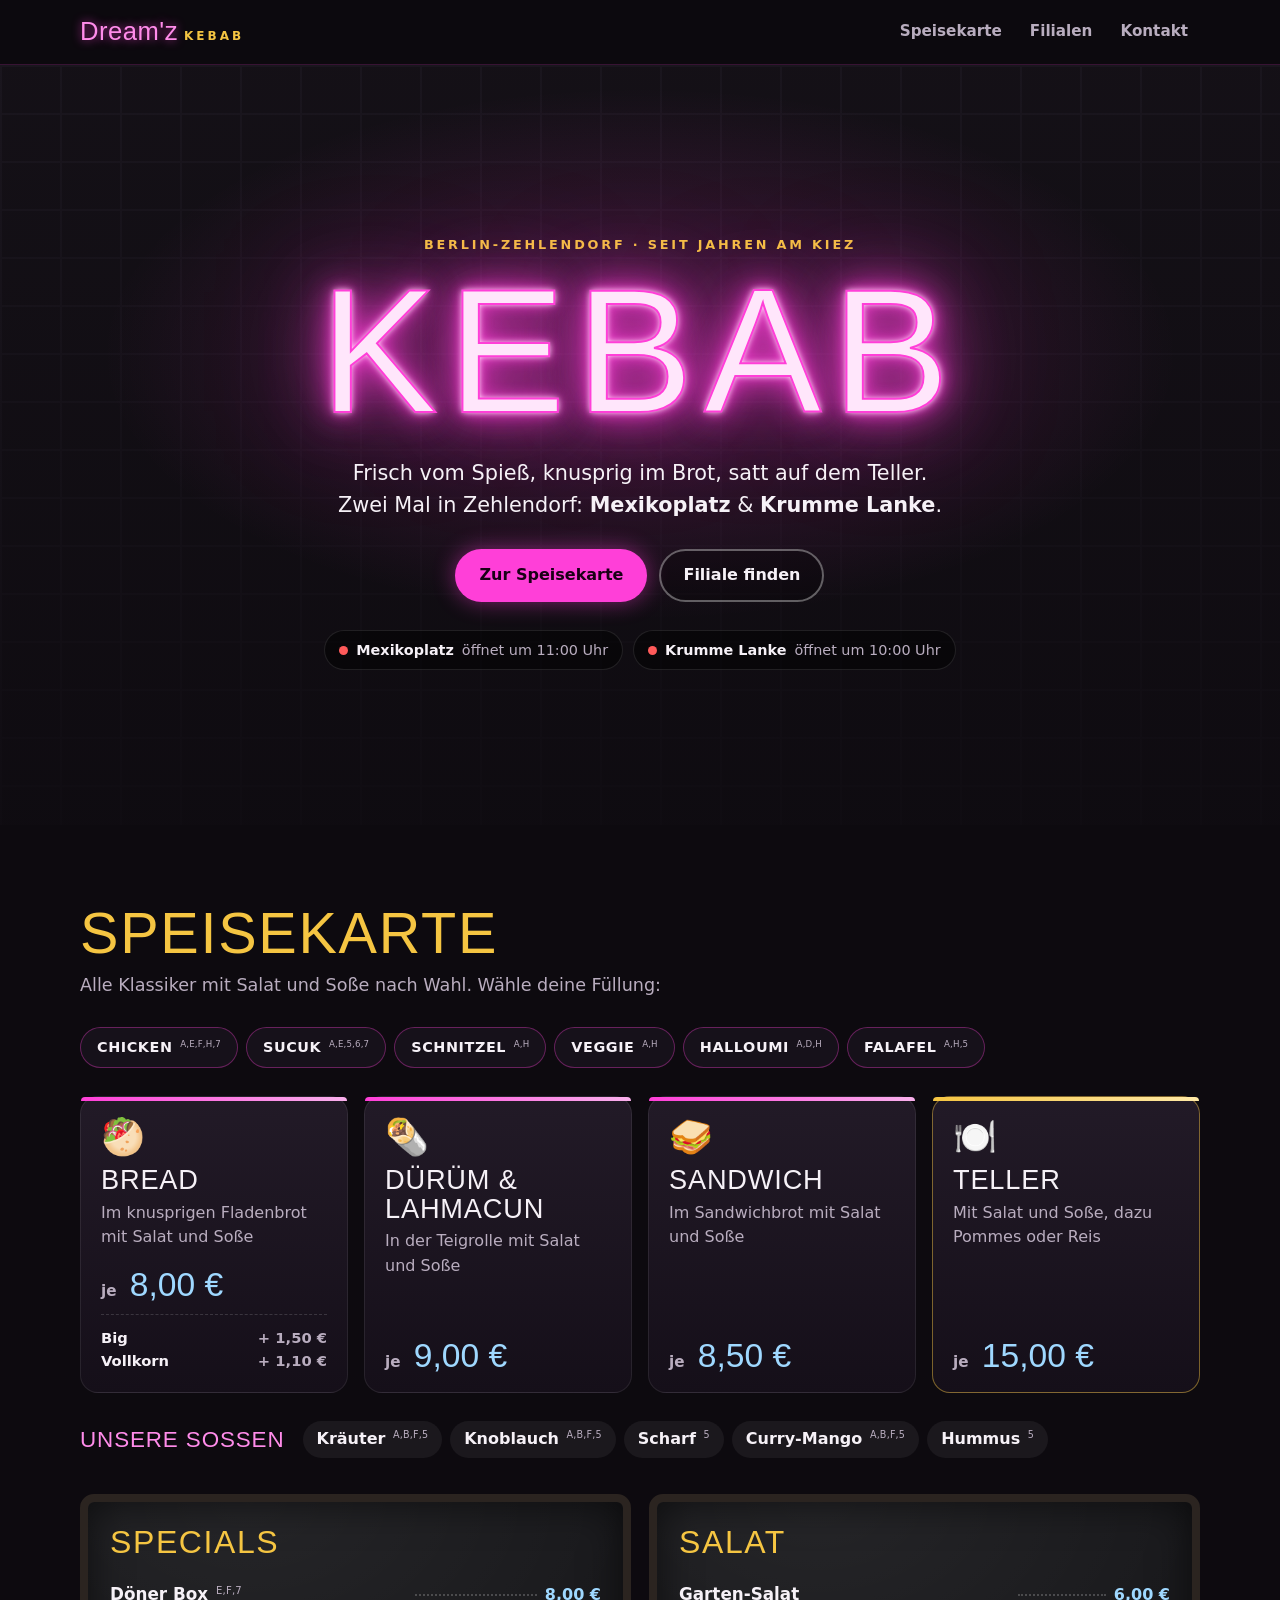
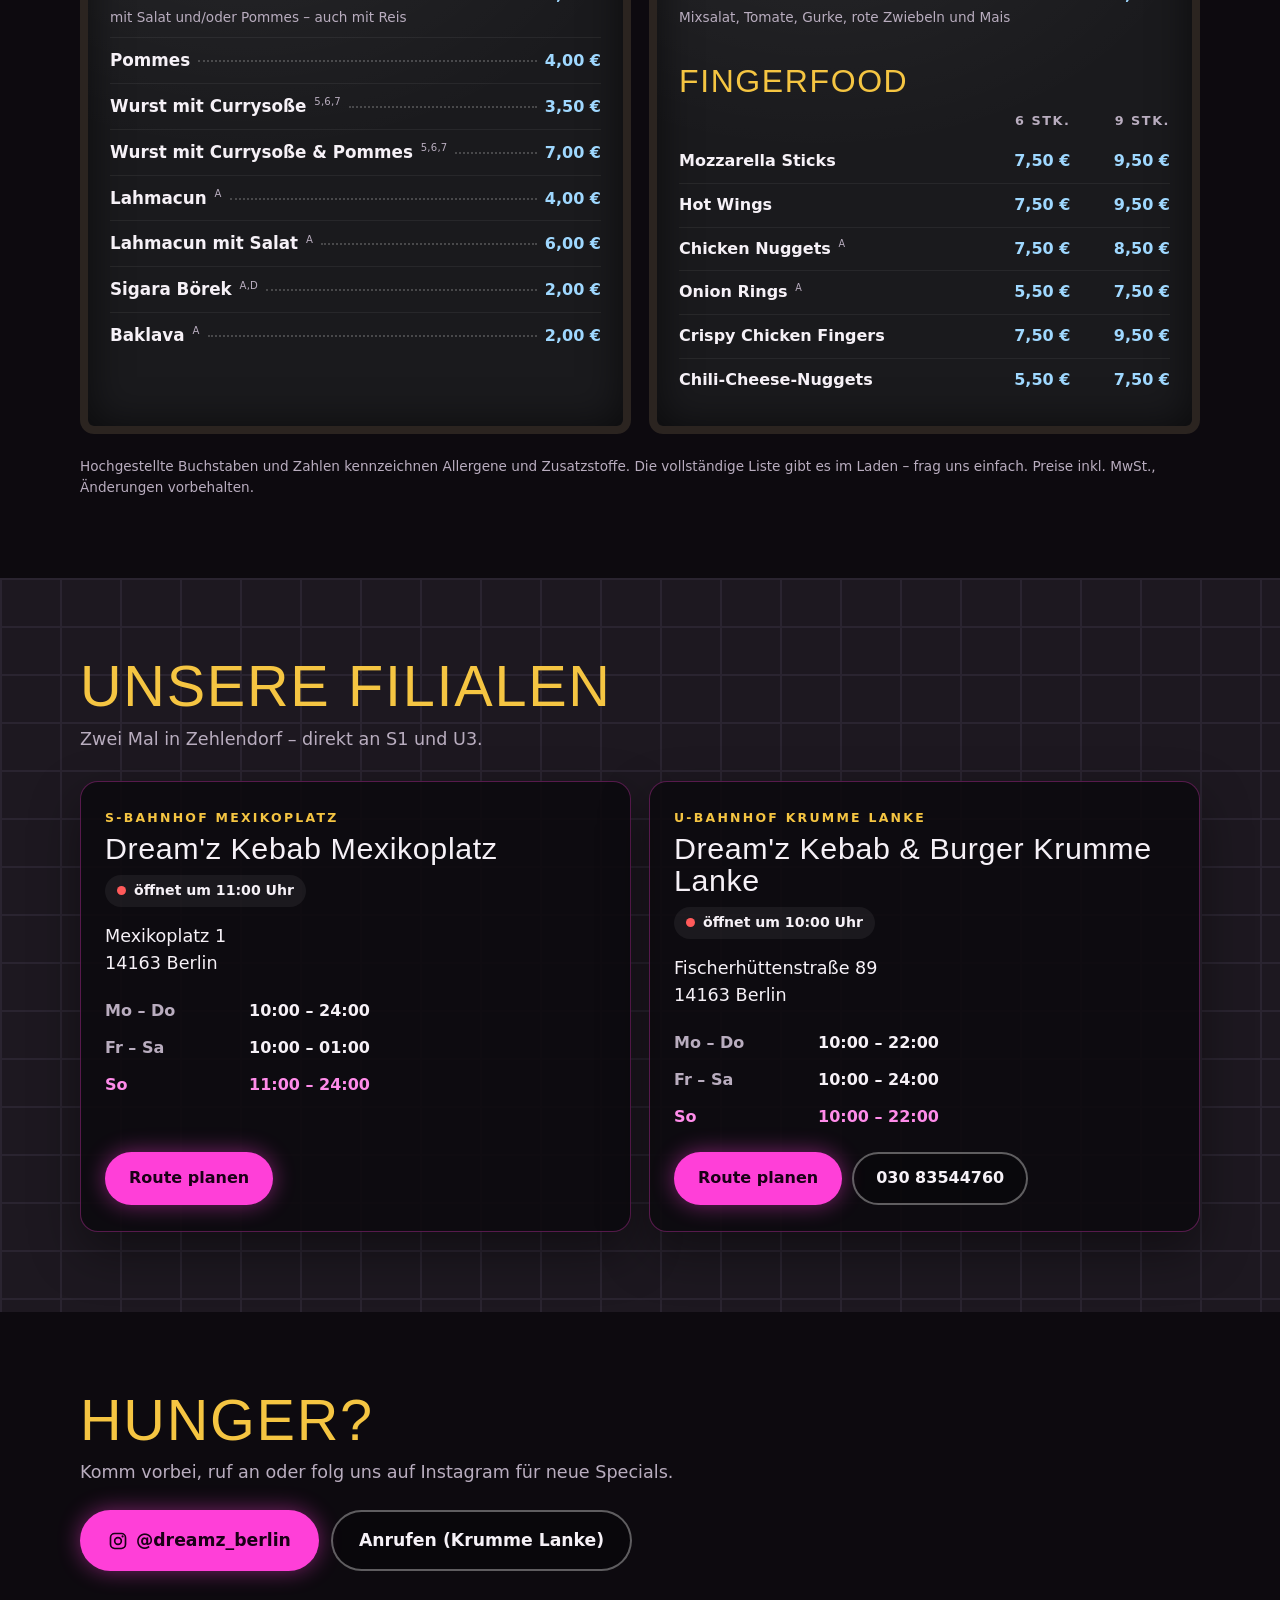
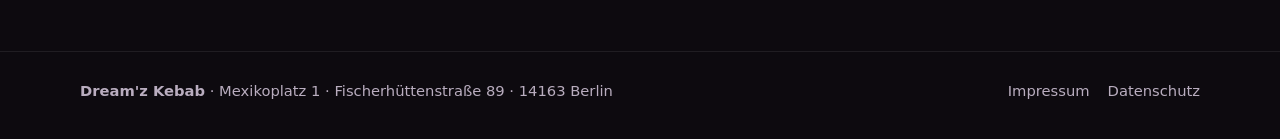
==== index.html @ 8a0f0c24 "Neue Website für Dream'z Kebab (Mexikoplatz & Krumme Lanke) Statische One-Page-Seite mit Speisekarte" ====
<!doctype html>
<html lang="de">
<head>
  <meta charset="utf-8">
  <meta name="viewport" content="width=device-width, initial-scale=1">
  <title>Dream'z Kebab – Döner in Zehlendorf | Mexikoplatz &amp; Krumme Lanke</title>
  <meta name="description" content="Dream'z Kebab in Berlin-Zehlendorf: frischer Döner, Dürüm, Lahmacun, Teller &amp; Fingerfood. Zwei Filialen – am Mexikoplatz und an der Krummen Lanke.">
  <meta name="theme-color" content="#0d0a0f">
  <meta property="og:title" content="Dream'z Kebab – Döner in Zehlendorf">
  <meta property="og:description" content="Döner, Dürüm, Lahmacun &amp; mehr – am Mexikoplatz und an der Krummen Lanke.">
  <meta property="og:type" content="restaurant">
  <link rel="icon" href="favicon.svg" type="image/svg+xml">
  <link rel="stylesheet" href="styles.css">
  <script type="application/ld+json">
  [
    {
      "@context": "https://schema.org",
      "@type": "Restaurant",
      "name": "Dream'z Kebab – Mexikoplatz",
      "servesCuisine": ["Döner", "Türkisch", "Fast Food"],
      "priceRange": "€",
      "address": {"@type": "PostalAddress", "streetAddress": "Mexikoplatz 1", "postalCode": "14163", "addressLocality": "Berlin", "addressCountry": "DE"},
      "openingHoursSpecification": [
        {"@type": "OpeningHoursSpecification", "dayOfWeek": ["Monday","Tuesday","Wednesday","Thursday"], "opens": "10:00", "closes": "23:59"},
        {"@type": "OpeningHoursSpecification", "dayOfWeek": ["Friday","Saturday"], "opens": "10:00", "closes": "01:00"},
        {"@type": "OpeningHoursSpecification", "dayOfWeek": "Sunday", "opens": "11:00", "closes": "23:59"}
      ],
      "sameAs": ["https://www.instagram.com/dreamz_berlin/"]
    },
    {
      "@context": "https://schema.org",
      "@type": "Restaurant",
      "name": "Dream'z Kebab & Burger – Krumme Lanke",
      "servesCuisine": ["Döner", "Burger", "Fast Food"],
      "priceRange": "€",
      "telephone": "+49 30 83544760",
      "address": {"@type": "PostalAddress", "streetAddress": "Fischerhüttenstraße 89", "postalCode": "14163", "addressLocality": "Berlin", "addressCountry": "DE"},
      "sameAs": ["https://www.instagram.com/dreamz_berlin/"]
    }
  ]
  </script>
</head>
<body>
  <a class="skip" href="#karte">Zur Speisekarte springen</a>

  <header class="topbar">
    <a class="brand" href="#top" aria-label="Dream'z Kebab – Startseite">
      <span class="brand-mark">Dream'z</span>
      <span class="brand-sub">Kebab</span>
    </a>
    <nav class="nav" aria-label="Hauptnavigation">
      <a href="#karte">Speisekarte</a>
      <a href="#filialen">Filialen</a>
      <a href="#kontakt">Kontakt</a>
    </nav>
  </header>

  <main id="top">
    <!-- HERO -->
    <section class="hero">
      <div class="hero-inner">
        <p class="eyebrow">Berlin-Zehlendorf · seit Jahren am Kiez</p>
        <h1 class="neon" aria-label="Kebab">KEBAB</h1>
        <p class="hero-lead">Frisch vom Spieß, knusprig im Brot, satt auf dem Teller.<br>
          Zwei Mal in Zehlendorf: <strong>Mexikoplatz</strong> &amp; <strong>Krumme Lanke</strong>.</p>
        <div class="hero-cta">
          <a class="btn btn-primary" href="#karte">Zur Speisekarte</a>
          <a class="btn btn-ghost" href="#filialen">Filiale finden</a>
        </div>
        <ul class="status-strip" aria-label="Aktuell geöffnet?">
          <li data-store="mexikoplatz"><span class="dot"></span><span class="label">Mexikoplatz</span> <span class="state">…</span></li>
          <li data-store="krummelanke"><span class="dot"></span><span class="label">Krumme Lanke</span> <span class="state">…</span></li>
        </ul>
      </div>
    </section>

    <!-- SPEISEKARTE -->
    <section id="karte" class="section">
      <div class="wrap">
        <h2 class="section-title">Speisekarte</h2>
        <p class="section-lead">Alle Klassiker mit Salat und Soße nach Wahl. Wähle deine Füllung:</p>

        <ul class="fillings" aria-label="Füllungen">
          <li>Chicken <sup>A,E,F,H,7</sup></li>
          <li>Sucuk <sup>A,E,5,6,7</sup></li>
          <li>Schnitzel <sup>A,H</sup></li>
          <li>Veggie <sup>A,H</sup></li>
          <li>Halloumi <sup>A,D,H</sup></li>
          <li>Falafel <sup>A,H,5</sup></li>
        </ul>

        <div class="cards">
          <article class="card">
            <div class="card-emoji" aria-hidden="true">🥙</div>
            <h3>Bread</h3>
            <p>Im knusprigen Fladenbrot mit Salat und Soße</p>
            <p class="price"><span>je</span> 8,00 €</p>
            <ul class="extras">
              <li>Big <span>+ 1,50 €</span></li>
              <li>Vollkorn <span>+ 1,10 €</span></li>
            </ul>
          </article>
          <article class="card">
            <div class="card-emoji" aria-hidden="true">🌯</div>
            <h3>Dürüm &amp; Lahmacun</h3>
            <p>In der Teigrolle mit Salat und Soße</p>
            <p class="price"><span>je</span> 9,00 €</p>
          </article>
          <article class="card">
            <div class="card-emoji" aria-hidden="true">🥪</div>
            <h3>Sandwich</h3>
            <p>Im Sandwichbrot mit Salat und Soße</p>
            <p class="price"><span>je</span> 8,50 €</p>
          </article>
          <article class="card card-feature">
            <div class="card-emoji" aria-hidden="true">🍽️</div>
            <h3>Teller</h3>
            <p>Mit Salat und Soße, dazu Pommes oder Reis</p>
            <p class="price"><span>je</span> 15,00 €</p>
          </article>
        </div>

        <div class="sauces">
          <h3>Unsere Soßen</h3>
          <ul>
            <li>Kräuter <sup>A,B,F,5</sup></li>
            <li>Knoblauch <sup>A,B,F,5</sup></li>
            <li>Scharf <sup>5</sup></li>
            <li>Curry-Mango <sup>A,B,F,5</sup></li>
            <li>Hummus <sup>5</sup></li>
          </ul>
        </div>

        <div class="board-grid">
          <section class="board">
            <h3 class="board-title">Specials</h3>
            <ul class="menu-list">
              <li><span class="item">Döner Box <sup>E,F,7</sup><small>mit Salat und/oder Pommes – auch mit Reis</small></span><span class="dots"></span><span class="p">8,00 €</span></li>
              <li><span class="item">Pommes</span><span class="dots"></span><span class="p">4,00 €</span></li>
              <li><span class="item">Wurst mit Currysoße <sup>5,6,7</sup></span><span class="dots"></span><span class="p">3,50 €</span></li>
              <li><span class="item">Wurst mit Currysoße &amp; Pommes <sup>5,6,7</sup></span><span class="dots"></span><span class="p">7,00 €</span></li>
              <li><span class="item">Lahmacun <sup>A</sup></span><span class="dots"></span><span class="p">4,00 €</span></li>
              <li><span class="item">Lahmacun mit Salat <sup>A</sup></span><span class="dots"></span><span class="p">6,00 €</span></li>
              <li><span class="item">Sigara Börek <sup>A,D</sup></span><span class="dots"></span><span class="p">2,00 €</span></li>
              <li><span class="item">Baklava <sup>A</sup></span><span class="dots"></span><span class="p">2,00 €</span></li>
            </ul>
          </section>

          <section class="board">
            <h3 class="board-title">Salat</h3>
            <ul class="menu-list">
              <li><span class="item">Garten-Salat<small>Mixsalat, Tomate, Gurke, rote Zwiebeln und Mais</small></span><span class="dots"></span><span class="p">6,00 €</span></li>
            </ul>

            <h3 class="board-title board-title-2">Fingerfood</h3>
            <table class="finger">
              <thead>
                <tr><th scope="col"><span class="sr">Gericht</span></th><th scope="col">6 Stk.</th><th scope="col">9 Stk.</th></tr>
              </thead>
              <tbody>
                <tr><th scope="row">Mozzarella Sticks</th><td>7,50 €</td><td>9,50 €</td></tr>
                <tr><th scope="row">Hot Wings</th><td>7,50 €</td><td>9,50 €</td></tr>
                <tr><th scope="row">Chicken Nuggets <sup>A</sup></th><td>7,50 €</td><td>8,50 €</td></tr>
                <tr><th scope="row">Onion Rings <sup>A</sup></th><td>5,50 €</td><td>7,50 €</td></tr>
                <tr><th scope="row">Crispy Chicken Fingers</th><td>7,50 €</td><td>9,50 €</td></tr>
                <tr><th scope="row">Chili-Cheese-Nuggets</th><td>5,50 €</td><td>7,50 €</td></tr>
              </tbody>
            </table>
          </section>
        </div>

        <p class="fineprint">Hochgestellte Buchstaben und Zahlen kennzeichnen Allergene und Zusatzstoffe. Die vollständige Liste gibt es im Laden – frag uns einfach. Preise inkl. MwSt., Änderungen vorbehalten.</p>
      </div>
    </section>

    <!-- FILIALEN -->
    <section id="filialen" class="section section-alt">
      <div class="wrap">
        <h2 class="section-title">Unsere Filialen</h2>
        <p class="section-lead">Zwei Mal in Zehlendorf – direkt an S1 und U3.</p>

        <div class="stores">
          <article class="store" data-store="mexikoplatz">
            <header>
              <p class="store-kicker">S-Bahnhof Mexikoplatz</p>
              <h3>Dream'z Kebab Mexikoplatz</h3>
              <p class="badge"><span class="dot"></span><span class="state">…</span></p>
            </header>
            <address>Mexikoplatz 1<br>14163 Berlin</address>
            <table class="hours" aria-label="Öffnungszeiten Mexikoplatz">
              <tr><th>Mo – Do</th><td>10:00 – 24:00</td></tr>
              <tr><th>Fr – Sa</th><td>10:00 – 01:00</td></tr>
              <tr><th>So</th><td>11:00 – 24:00</td></tr>
            </table>
            <div class="store-actions">
              <a class="btn btn-primary" href="https://maps.app.goo.gl/EiapNqf3WhWQZ3r67" target="_blank" rel="noopener">Route planen</a>
            </div>
          </article>

          <article class="store" data-store="krummelanke">
            <header>
              <p class="store-kicker">U-Bahnhof Krumme Lanke</p>
              <h3>Dream'z Kebab &amp; Burger Krumme Lanke</h3>
              <p class="badge"><span class="dot"></span><span class="state">…</span></p>
            </header>
            <address>Fischerhüttenstraße 89<br>14163 Berlin</address>
            <table class="hours" aria-label="Öffnungszeiten Krumme Lanke">
              <tr><th>Mo – Do</th><td>10:00 – 22:00</td></tr>
              <tr><th>Fr – Sa</th><td>10:00 – 24:00</td></tr>
              <tr><th>So</th><td>10:00 – 22:00</td></tr>
            </table>
            <div class="store-actions">
              <a class="btn btn-primary" href="https://www.google.com/maps/search/?api=1&amp;query=Dreamz+Kebab+Fischerh%C3%BCttenstra%C3%9Fe+89+14163+Berlin" target="_blank" rel="noopener">Route planen</a>
              <a class="btn btn-ghost" href="tel:+493083544760">030 83544760</a>
            </div>
          </article>
        </div>
      </div>
    </section>

    <!-- KONTAKT -->
    <section id="kontakt" class="section">
      <div class="wrap contact">
        <div>
          <h2 class="section-title">Hunger?</h2>
          <p class="section-lead">Komm vorbei, ruf an oder folg uns auf Instagram für neue Specials.</p>
        </div>
        <div class="contact-actions">
          <a class="btn btn-primary btn-lg" href="https://www.instagram.com/dreamz_berlin/" target="_blank" rel="noopener">
            <svg aria-hidden="true" viewBox="0 0 24 24" width="20" height="20"><rect x="3" y="3" width="18" height="18" rx="5" fill="none" stroke="currentColor" stroke-width="2"/><circle cx="12" cy="12" r="4" fill="none" stroke="currentColor" stroke-width="2"/><circle cx="17.5" cy="6.5" r="1.3" fill="currentColor"/></svg>
            @dreamz_berlin
          </a>
          <a class="btn btn-ghost btn-lg" href="tel:+493083544760">Anrufen (Krumme Lanke)</a>
        </div>
      </div>
    </section>
  </main>

  <footer class="footer">
    <div class="wrap footer-inner">
      <p><strong>Dream'z Kebab</strong> · Mexikoplatz 1 · Fischerhüttenstraße 89 · 14163 Berlin</p>
      <nav aria-label="Rechtliches">
        <a href="impressum.html">Impressum</a>
        <a href="datenschutz.html">Datenschutz</a>
      </nav>
    </div>
  </footer>

  <script src="script.js" defer></script>
</body>
</html>
---- styles.css ----
:root {
  --bg: #0d0a0f;
  --bg-2: #16111a;
  --brick: #1d1820;
  --mortar: #2a2430;
  --ink: #f6f1f7;
  --ink-dim: #b9adbf;
  --neon: #ff3fd8;
  --neon-soft: #ff8cea;
  --gold: #f5c542;
  --sky: #9fd8ff;
  --ok: #3ee07a;
  --closed: #ff5a5a;
  --radius: 18px;
  --head: "Impact", "Avenir Next Condensed", "DIN Condensed", "Haettenschweiler", "Arial Narrow Bold", "Oswald", sans-serif;
  --body: system-ui, -apple-system, "Segoe UI", Roboto, "Helvetica Neue", Arial, sans-serif;
}

*, *::before, *::after { box-sizing: border-box; }
html { scroll-behavior: smooth; scroll-padding-top: 72px; }
body {
  margin: 0;
  background: var(--bg);
  color: var(--ink);
  font: 16px/1.55 var(--body);
  -webkit-font-smoothing: antialiased;
}
img { max-width: 100%; }
a { color: inherit; }
sup { font-size: .6em; color: var(--ink-dim); font-weight: 400; letter-spacing: .02em; margin-left: 2px; }
.sr { position: absolute; width: 1px; height: 1px; overflow: hidden; clip: rect(0 0 0 0); }

.skip { position: absolute; left: -999px; top: 8px; background: var(--neon); color: #000; padding: 8px 12px; border-radius: 8px; z-index: 100; }
.skip:focus { left: 8px; }

.wrap { width: min(1120px, 100% - 32px); margin-inline: auto; }

/* ---------- Topbar ---------- */
.topbar {
  position: sticky; top: 0; z-index: 50;
  display: flex; align-items: center; justify-content: space-between; gap: 16px;
  padding: 12px max(16px, calc((100% - 1120px) / 2));
  background: rgba(13, 10, 15, .82);
  backdrop-filter: blur(10px);
  -webkit-backdrop-filter: blur(10px);
  border-bottom: 1px solid rgba(255, 63, 216, .18);
}
.brand { display: flex; align-items: baseline; gap: 6px; text-decoration: none; }
.brand-mark { font: 400 1.6rem/1 var(--head); letter-spacing: .02em; color: var(--neon-soft); text-shadow: 0 0 10px rgba(255, 63, 216, .7); }
.brand-sub { font: 700 .75rem/1 var(--body); letter-spacing: .25em; text-transform: uppercase; color: var(--gold); }
.nav { display: flex; gap: 4px; }
.nav a { text-decoration: none; font-weight: 600; font-size: .95rem; padding: 8px 12px; border-radius: 999px; color: var(--ink-dim); transition: color .2s, background .2s; }
.nav a:hover, .nav a:focus-visible { color: var(--ink); background: rgba(255, 255, 255, .06); }

/* ---------- Brick backdrop ---------- */
.hero, .section-alt {
  background-color: var(--brick);
  background-image:
    linear-gradient(var(--mortar) 2px, transparent 2px),
    linear-gradient(90deg, var(--mortar) 2px, transparent 2px),
    linear-gradient(90deg, var(--mortar) 2px, transparent 2px);
  background-size: 120px 48px, 120px 48px, 120px 48px;
  background-position: 0 0, 0 0, 60px 24px;
}

/* ---------- Hero ---------- */
.hero {
  position: relative;
  min-height: min(88vh, 760px);
  display: grid; place-items: center;
  padding: 72px 16px 56px;
  text-align: center;
  overflow: hidden;
}
.hero::before {
  content: ""; position: absolute; inset: 0;
  background:
    radial-gradient(60% 50% at 50% 38%, rgba(255, 63, 216, .22), transparent 70%),
    linear-gradient(180deg, rgba(13, 10, 15, .55), rgba(13, 10, 15, .9));
}
.hero-inner { position: relative; max-width: 760px; }
.eyebrow { margin: 0 0 8px; font-weight: 700; font-size: .8rem; letter-spacing: .22em; text-transform: uppercase; color: var(--gold); }

.neon {
  margin: 0;
  font: 400 clamp(4.5rem, 19vw, 11rem)/1 var(--head);
  letter-spacing: .06em;
  color: #ffe6fb;
  -webkit-text-stroke: 2px var(--neon);
  text-shadow:
    0 0 6px #fff,
    0 0 14px var(--neon),
    0 0 32px var(--neon),
    0 0 64px rgba(255, 63, 216, .8),
    0 0 110px rgba(255, 63, 216, .5);
  animation: flicker 6s infinite;
}
@keyframes flicker {
  0%, 18%, 22%, 25%, 53%, 57%, 100% { opacity: 1; }
  20%, 24%, 55% { opacity: .55; }
}
@media (prefers-reduced-motion: reduce) { .neon { animation: none; } html { scroll-behavior: auto; } }

.hero-lead { font-size: clamp(1.05rem, 2.6vw, 1.3rem); color: var(--ink); margin: 18px auto 28px; max-width: 34em; }
.hero-cta { display: flex; flex-wrap: wrap; gap: 12px; justify-content: center; }

.status-strip { list-style: none; padding: 0; margin: 28px 0 0; display: flex; flex-wrap: wrap; gap: 10px; justify-content: center; }
.status-strip li {
  display: inline-flex; align-items: center; gap: 8px;
  padding: 8px 14px; border-radius: 999px;
  background: rgba(0, 0, 0, .45); border: 1px solid rgba(255, 255, 255, .1);
  font-size: .9rem;
}
.status-strip .label { font-weight: 700; }
.status-strip .state { color: var(--ink-dim); }

.dot { width: 9px; height: 9px; border-radius: 50%; background: var(--ink-dim); flex: none; }
.is-open .dot { background: var(--ok); box-shadow: 0 0 10px var(--ok); }
.is-closed .dot { background: var(--closed); }

/* ---------- Buttons ---------- */
.btn {
  display: inline-flex; align-items: center; justify-content: center; gap: 8px;
  padding: 12px 22px; border-radius: 999px;
  font-weight: 800; font-size: 1rem; text-decoration: none;
  transition: transform .15s, box-shadow .2s, background .2s;
  border: 2px solid transparent;
}
.btn:active { transform: scale(.97); }
.btn-primary { background: var(--neon); color: #1a0016; box-shadow: 0 0 22px rgba(255, 63, 216, .45); }
.btn-primary:hover { box-shadow: 0 0 34px rgba(255, 63, 216, .75); }
.btn-ghost { border-color: rgba(255, 255, 255, .35); color: var(--ink); background: rgba(0, 0, 0, .25); }
.btn-ghost:hover { border-color: var(--gold); color: var(--gold); }
.btn-lg { padding: 15px 26px; font-size: 1.08rem; }

/* ---------- Sections ---------- */
.section { padding: 80px 0; }
.section-title {
  margin: 0;
  font: 400 clamp(2.4rem, 7vw, 3.6rem)/1 var(--head);
  letter-spacing: .03em;
  color: var(--gold);
  text-transform: uppercase;
}
.section-lead { color: var(--ink-dim); font-size: 1.1rem; margin: 10px 0 28px; }

/* Fillings */
.fillings { list-style: none; padding: 0; margin: 0 0 28px; display: flex; flex-wrap: wrap; gap: 8px; }
.fillings li {
  padding: 8px 16px; border-radius: 999px;
  background: var(--bg-2); border: 1px solid rgba(255, 63, 216, .35);
  font-weight: 800; letter-spacing: .04em; text-transform: uppercase; font-size: .9rem;
}

/* Cards */
.cards { display: grid; grid-template-columns: repeat(4, 1fr); gap: 16px; }
.card {
  position: relative;
  background: linear-gradient(180deg, #221a27, #150f19);
  border: 1px solid rgba(255, 255, 255, .08);
  border-radius: var(--radius);
  padding: 22px 20px 20px;
  display: flex; flex-direction: column;
}
.card::before {
  content: ""; position: absolute; inset: 0 0 auto; height: 4px; border-radius: var(--radius) var(--radius) 0 0;
  background: linear-gradient(90deg, var(--neon), #f9b0ec);
}
.card-feature { border-color: rgba(245, 197, 66, .45); }
.card-feature::before { background: linear-gradient(90deg, var(--gold), #ffe9a6); }
.card-emoji { font-size: 2.2rem; line-height: 1; }
.card h3 { font: 400 1.7rem/1.05 var(--head); letter-spacing: .03em; text-transform: uppercase; margin: 12px 0 6px; }
.card p { margin: 0; color: var(--ink-dim); }
.card .price {
  margin-top: auto; padding-top: 18px;
  font: 400 2.1rem/1 var(--head); color: var(--sky);
}
.card .price span { font: 700 .95rem var(--body); color: var(--ink-dim); margin-right: 4px; }
.extras { list-style: none; padding: 12px 0 0; margin: 12px 0 0; border-top: 1px dashed rgba(255, 255, 255, .15); font-size: .92rem; }
.extras li { display: flex; justify-content: space-between; font-weight: 700; }
.extras span { color: var(--ink-dim); font-weight: 600; }

/* Sauces */
.sauces { margin: 28px 0 36px; display: flex; flex-wrap: wrap; align-items: center; gap: 12px 18px; }
.sauces h3 { margin: 0; font: 400 1.4rem var(--head); text-transform: uppercase; letter-spacing: .04em; color: var(--neon-soft); }
.sauces ul { list-style: none; margin: 0; padding: 0; display: flex; flex-wrap: wrap; gap: 8px; }
.sauces li { padding: 6px 14px; border-radius: 999px; background: rgba(255, 255, 255, .06); font-weight: 600; }

/* Chalkboards */
.board-grid { display: grid; grid-template-columns: 1fr 1fr; gap: 18px; }
.board {
  background: #1a1a1d;
  background-image: radial-gradient(120% 80% at 30% 0%, rgba(255, 255, 255, .05), transparent 60%);
  border: 8px solid #2b2420;
  border-radius: 14px;
  padding: 24px 22px;
  box-shadow: inset 0 0 40px rgba(0, 0, 0, .6);
}
.board-title { margin: 0 0 14px; font: 400 2rem/1 var(--head); letter-spacing: .05em; text-transform: uppercase; color: var(--gold); }
.board-title-2 { margin-top: 28px; }
.menu-list { list-style: none; padding: 0; margin: 0; }
.menu-list li { display: flex; align-items: baseline; gap: 8px; padding: 9px 0; }
.menu-list li + li { border-top: 1px solid rgba(255, 255, 255, .06); }
.menu-list .item { font-weight: 700; font-size: 1.05rem; }
.menu-list small { display: block; font-weight: 400; font-size: .85rem; color: var(--ink-dim); }
.menu-list .dots { flex: 1; border-bottom: 2px dotted rgba(255, 255, 255, .2); transform: translateY(-4px); min-width: 16px; }
.menu-list .p { font-weight: 800; white-space: nowrap; color: var(--sky); }

.finger { width: 100%; border-collapse: collapse; }
.finger th, .finger td { padding: 9px 0; text-align: right; }
.finger thead th { font-size: .8rem; letter-spacing: .12em; text-transform: uppercase; color: var(--ink-dim); padding-top: 0; }
.finger tbody th { text-align: left; font-weight: 700; }
.finger tbody tr + tr { border-top: 1px solid rgba(255, 255, 255, .06); }
.finger td { font-weight: 800; color: var(--sky); white-space: nowrap; padding-left: 14px; }

.fineprint { margin: 22px 0 0; font-size: .85rem; color: var(--ink-dim); }

/* ---------- Stores ---------- */
.stores { display: grid; grid-template-columns: 1fr 1fr; gap: 18px; }
.store {
  background: rgba(13, 10, 15, .9);
  border: 1px solid rgba(255, 63, 216, .3);
  border-radius: var(--radius);
  padding: 26px 24px;
  display: flex; flex-direction: column; gap: 16px;
  box-shadow: 0 20px 50px rgba(0, 0, 0, .4);
}
.store-kicker { margin: 0; font-size: .78rem; font-weight: 800; letter-spacing: .18em; text-transform: uppercase; color: var(--gold); }
.store h3 { margin: 6px 0 10px; font: 400 1.9rem/1.05 var(--head); letter-spacing: .02em; }
.badge { display: inline-flex; align-items: center; gap: 8px; margin: 0; padding: 5px 12px; border-radius: 999px; background: rgba(255, 255, 255, .06); font-weight: 700; font-size: .88rem; }
.store address { font-style: normal; font-size: 1.1rem; }
.hours { border-collapse: collapse; width: 100%; max-width: 320px; }
.hours th, .hours td { padding: 6px 0; text-align: left; }
.hours th { color: var(--ink-dim); font-weight: 600; width: 45%; }
.hours td { font-weight: 700; }
.hours tr.today th, .hours tr.today td { color: var(--neon-soft); }
.store-actions { display: flex; flex-wrap: wrap; gap: 10px; margin-top: auto; }

/* ---------- Contact ---------- */
.contact { display: flex; flex-wrap: wrap; align-items: center; justify-content: space-between; gap: 24px; }
.contact .section-lead { margin-bottom: 0; }
.contact-actions { display: flex; flex-wrap: wrap; gap: 12px; }

/* ---------- Footer ---------- */
.footer { border-top: 1px solid rgba(255, 255, 255, .08); padding: 28px 0 36px; color: var(--ink-dim); font-size: .92rem; }
.footer-inner { display: flex; flex-wrap: wrap; justify-content: space-between; gap: 12px 24px; }
.footer p { margin: 0; }
.footer nav { display: flex; gap: 18px; }
.footer a { text-decoration: none; }
.footer a:hover { color: var(--ink); text-decoration: underline; }

/* ---------- Legal pages ---------- */
.legal { padding: 56px 0 80px; }
.legal h1 { font: 400 clamp(2.2rem, 7vw, 3.2rem)/1 var(--head); color: var(--gold); text-transform: uppercase; margin: 0 0 24px; }
.legal h2 { font-size: 1.15rem; margin: 32px 0 8px; color: var(--neon-soft); }
.legal p, .legal li { color: var(--ink-dim); max-width: 70ch; }
.legal .todo { background: rgba(245, 197, 66, .15); color: var(--gold); padding: 0 4px; border-radius: 4px; }

/* ---------- Responsive ---------- */
@media (max-width: 960px) {
  .cards { grid-template-columns: repeat(2, 1fr); }
}
@media (max-width: 720px) {
  .board-grid, .stores { grid-template-columns: 1fr; }
  .section { padding: 60px 0; }
  .nav a { padding: 8px 9px; font-size: .9rem; }
}
@media (max-width: 460px) {
  .cards { grid-template-columns: 1fr; }
  .brand-sub { display: none; }
  .nav a[href="#kontakt"] { display: none; }
  .btn { width: 100%; }
  .hero-cta { flex-direction: column; }
}
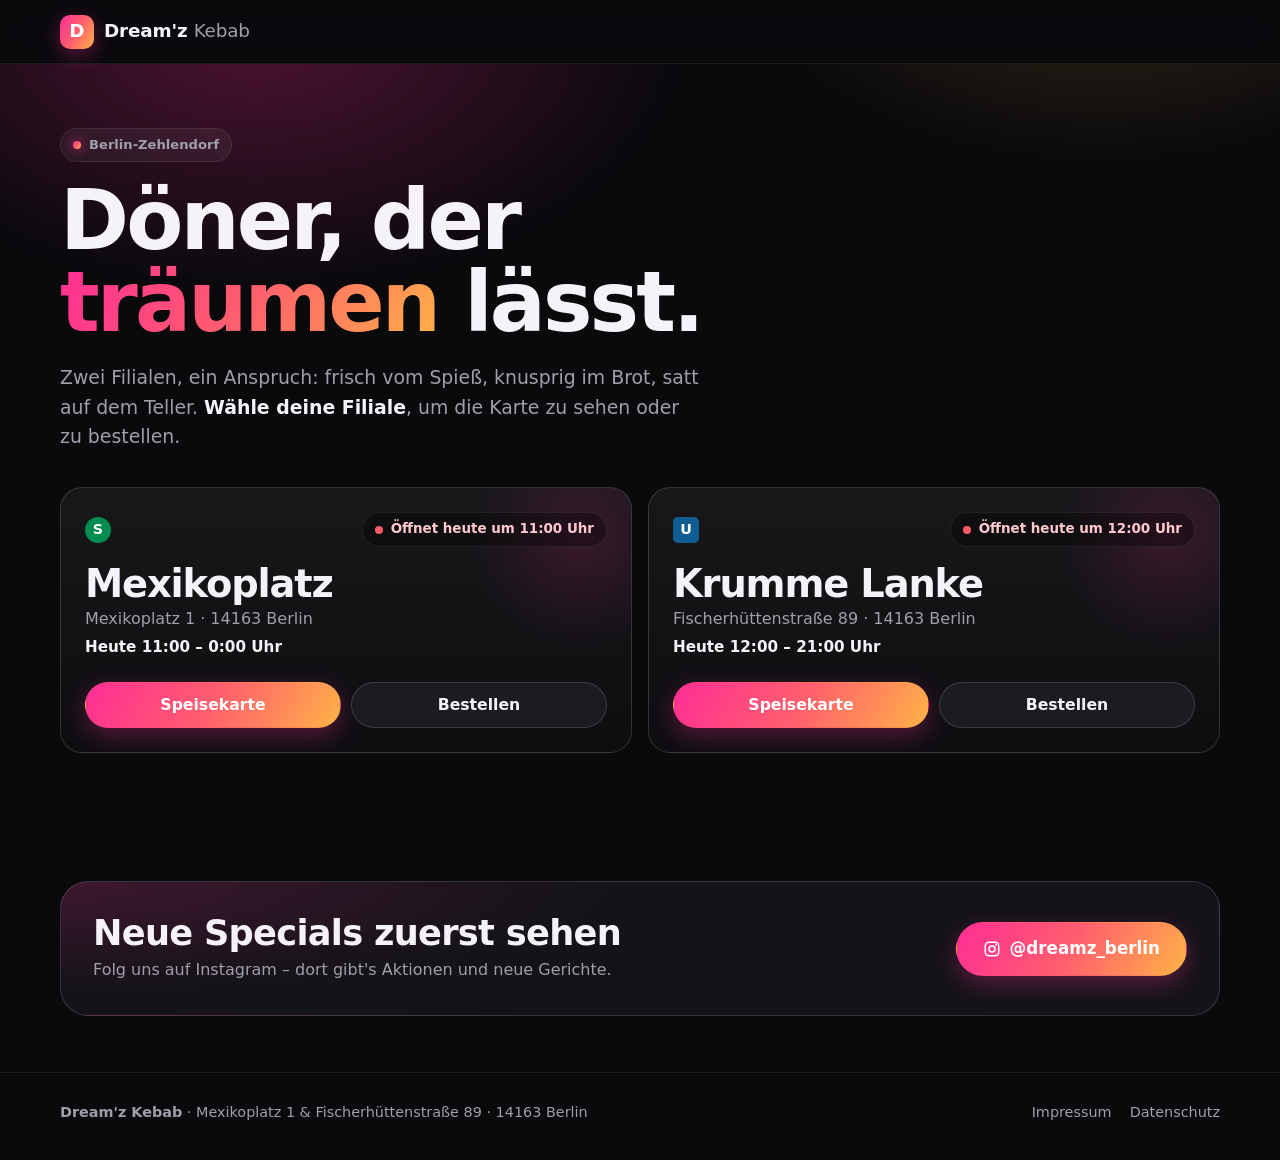
==== commit 1d1aebb5: "Filialauswahl, eigene Karte je Filiale und Bestell-Fenster - Start mit Auswahl Mexikoplatz / Krumme " ====
--- a/index.html
+++ b/index.html
@@ -2,23 +2,25 @@
 <html lang="de">
 <head>
   <meta charset="utf-8">
-  <meta name="viewport" content="width=device-width, initial-scale=1">
+  <meta name="viewport" content="width=device-width, initial-scale=1, viewport-fit=cover">
   <title>Dream'z Kebab – Döner in Zehlendorf | Mexikoplatz &amp; Krumme Lanke</title>
-  <meta name="description" content="Dream'z Kebab in Berlin-Zehlendorf: frischer Döner, Dürüm, Lahmacun, Teller &amp; Fingerfood. Zwei Filialen – am Mexikoplatz und an der Krummen Lanke.">
-  <meta name="theme-color" content="#0d0a0f">
+  <meta name="description" content="Dream'z Kebab in Berlin-Zehlendorf: Döner, Dürüm, Lahmacun, Steak Döner, Teller &amp; Fingerfood. Zwei Filialen – am Mexikoplatz und an der Krummen Lanke. Speisekarte ansehen und bestellen.">
+  <meta name="theme-color" content="#0a0a0d">
   <meta property="og:title" content="Dream'z Kebab – Döner in Zehlendorf">
-  <meta property="og:description" content="Döner, Dürüm, Lahmacun &amp; mehr – am Mexikoplatz und an der Krummen Lanke.">
-  <meta property="og:type" content="restaurant">
+  <meta property="og:description" content="Mexikoplatz &amp; Krumme Lanke – Speisekarte ansehen und bestellen.">
+  <meta property="og:type" content="website">
   <link rel="icon" href="favicon.svg" type="image/svg+xml">
+  <link rel="preload" href="fonts/bricolage-grotesque-latin-wght-normal.woff2" as="font" type="font/woff2" crossorigin>
   <link rel="stylesheet" href="styles.css">
   <script type="application/ld+json">
   [
     {
       "@context": "https://schema.org",
       "@type": "Restaurant",
-      "name": "Dream'z Kebab – Mexikoplatz",
-      "servesCuisine": ["Döner", "Türkisch", "Fast Food"],
+      "name": "Dream'z Kebab Mexikoplatz",
+      "servesCuisine": ["Döner", "Türkisch"],
       "priceRange": "€",
+      "telephone": "+49 176 62243937",
       "address": {"@type": "PostalAddress", "streetAddress": "Mexikoplatz 1", "postalCode": "14163", "addressLocality": "Berlin", "addressCountry": "DE"},
       "openingHoursSpecification": [
         {"@type": "OpeningHoursSpecification", "dayOfWeek": ["Monday","Tuesday","Wednesday","Thursday"], "opens": "10:00", "closes": "23:59"},
@@ -30,215 +32,136 @@
     {
       "@context": "https://schema.org",
       "@type": "Restaurant",
-      "name": "Dream'z Kebab & Burger – Krumme Lanke",
-      "servesCuisine": ["Döner", "Burger", "Fast Food"],
+      "name": "Dream'z Kebab Krumme Lanke",
+      "servesCuisine": ["Döner", "Türkisch"],
       "priceRange": "€",
       "telephone": "+49 30 83544760",
       "address": {"@type": "PostalAddress", "streetAddress": "Fischerhüttenstraße 89", "postalCode": "14163", "addressLocality": "Berlin", "addressCountry": "DE"},
+      "openingHoursSpecification": [
+        {"@type": "OpeningHoursSpecification", "dayOfWeek": ["Monday","Tuesday","Wednesday"], "opens": "10:00", "closes": "21:00"},
+        {"@type": "OpeningHoursSpecification", "dayOfWeek": ["Thursday","Friday"], "opens": "10:00", "closes": "22:00"},
+        {"@type": "OpeningHoursSpecification", "dayOfWeek": "Saturday", "opens": "12:00", "closes": "22:00"},
+        {"@type": "OpeningHoursSpecification", "dayOfWeek": "Sunday", "opens": "12:00", "closes": "21:00"}
+      ],
       "sameAs": ["https://www.instagram.com/dreamz_berlin/"]
     }
   ]
   </script>
 </head>
 <body>
-  <a class="skip" href="#karte">Zur Speisekarte springen</a>
+  <a class="skip" href="#filiale-waehlen">Zur Filialauswahl springen</a>
 
   <header class="topbar">
-    <a class="brand" href="#top" aria-label="Dream'z Kebab – Startseite">
-      <span class="brand-mark">Dream'z</span>
-      <span class="brand-sub">Kebab</span>
+    <a class="brand" href="#top" aria-label="Dream'z Kebab – nach oben">
+      <span class="brand-logo" aria-hidden="true">D</span>
+      <span class="brand-text">Dream'z <em>Kebab</em></span>
     </a>
-    <nav class="nav" aria-label="Hauptnavigation">
-      <a href="#karte">Speisekarte</a>
-      <a href="#filialen">Filialen</a>
-      <a href="#kontakt">Kontakt</a>
-    </nav>
+    <div class="switcher" role="tablist" aria-label="Filiale wechseln" hidden>
+      <button role="tab" data-select="mexikoplatz">Mexikoplatz</button>
+      <button role="tab" data-select="krumme-lanke">Krumme Lanke</button>
+      <span class="switcher-pill" aria-hidden="true"></span>
+    </div>
   </header>
 
   <main id="top">
-    <!-- HERO -->
-    <section class="hero">
-      <div class="hero-inner">
-        <p class="eyebrow">Berlin-Zehlendorf · seit Jahren am Kiez</p>
-        <h1 class="neon" aria-label="Kebab">KEBAB</h1>
-        <p class="hero-lead">Frisch vom Spieß, knusprig im Brot, satt auf dem Teller.<br>
-          Zwei Mal in Zehlendorf: <strong>Mexikoplatz</strong> &amp; <strong>Krumme Lanke</strong>.</p>
-        <div class="hero-cta">
-          <a class="btn btn-primary" href="#karte">Zur Speisekarte</a>
-          <a class="btn btn-ghost" href="#filialen">Filiale finden</a>
-        </div>
-        <ul class="status-strip" aria-label="Aktuell geöffnet?">
-          <li data-store="mexikoplatz"><span class="dot"></span><span class="label">Mexikoplatz</span> <span class="state">…</span></li>
-          <li data-store="krummelanke"><span class="dot"></span><span class="label">Krumme Lanke</span> <span class="state">…</span></li>
-        </ul>
-      </div>
-    </section>
+    <!-- ============ HERO + FILIALAUSWAHL ============ -->
+    <section class="hero" id="filiale-waehlen">
+      <div class="hero-glow" aria-hidden="true"></div>
+      <div class="wrap">
+        <p class="eyebrow"><span class="spark" aria-hidden="true"></span> Berlin-Zehlendorf</p>
+        <h1 class="hero-title">Döner, der <span class="grad">träumen</span> lässt.</h1>
+        <p class="hero-lead">Zwei Filialen, ein Anspruch: frisch vom Spieß, knusprig im Brot, satt auf dem Teller. <strong>Wähle deine Filiale</strong>, um die Karte zu sehen oder zu bestellen.</p>
 
-    <!-- SPEISEKARTE -->
-    <section id="karte" class="section">
-      <div class="wrap">
-        <h2 class="section-title">Speisekarte</h2>
-        <p class="section-lead">Alle Klassiker mit Salat und Soße nach Wahl. Wähle deine Füllung:</p>
-
-        <ul class="fillings" aria-label="Füllungen">
-          <li>Chicken <sup>A,E,F,H,7</sup></li>
-          <li>Sucuk <sup>A,E,5,6,7</sup></li>
-          <li>Schnitzel <sup>A,H</sup></li>
-          <li>Veggie <sup>A,H</sup></li>
-          <li>Halloumi <sup>A,D,H</sup></li>
-          <li>Falafel <sup>A,H,5</sup></li>
-        </ul>
-
-        <div class="cards">
-          <article class="card">
-            <div class="card-emoji" aria-hidden="true">🥙</div>
-            <h3>Bread</h3>
-            <p>Im knusprigen Fladenbrot mit Salat und Soße</p>
-            <p class="price"><span>je</span> 8,00 €</p>
-            <ul class="extras">
-              <li>Big <span>+ 1,50 €</span></li>
-              <li>Vollkorn <span>+ 1,10 €</span></li>
-            </ul>
-          </article>
-          <article class="card">
-            <div class="card-emoji" aria-hidden="true">🌯</div>
-            <h3>Dürüm &amp; Lahmacun</h3>
-            <p>In der Teigrolle mit Salat und Soße</p>
-            <p class="price"><span>je</span> 9,00 €</p>
-          </article>
-          <article class="card">
-            <div class="card-emoji" aria-hidden="true">🥪</div>
-            <h3>Sandwich</h3>
-            <p>Im Sandwichbrot mit Salat und Soße</p>
-            <p class="price"><span>je</span> 8,50 €</p>
-          </article>
-          <article class="card card-feature">
-            <div class="card-emoji" aria-hidden="true">🍽️</div>
-            <h3>Teller</h3>
-            <p>Mit Salat und Soße, dazu Pommes oder Reis</p>
-            <p class="price"><span>je</span> 15,00 €</p>
-          </article>
-        </div>
-
-        <div class="sauces">
-          <h3>Unsere Soßen</h3>
-          <ul>
-            <li>Kräuter <sup>A,B,F,5</sup></li>
-            <li>Knoblauch <sup>A,B,F,5</sup></li>
-            <li>Scharf <sup>5</sup></li>
-            <li>Curry-Mango <sup>A,B,F,5</sup></li>
-            <li>Hummus <sup>5</sup></li>
-          </ul>
-        </div>
-
-        <div class="board-grid">
-          <section class="board">
-            <h3 class="board-title">Specials</h3>
-            <ul class="menu-list">
-              <li><span class="item">Döner Box <sup>E,F,7</sup><small>mit Salat und/oder Pommes – auch mit Reis</small></span><span class="dots"></span><span class="p">8,00 €</span></li>
-              <li><span class="item">Pommes</span><span class="dots"></span><span class="p">4,00 €</span></li>
-              <li><span class="item">Wurst mit Currysoße <sup>5,6,7</sup></span><span class="dots"></span><span class="p">3,50 €</span></li>
-              <li><span class="item">Wurst mit Currysoße &amp; Pommes <sup>5,6,7</sup></span><span class="dots"></span><span class="p">7,00 €</span></li>
-              <li><span class="item">Lahmacun <sup>A</sup></span><span class="dots"></span><span class="p">4,00 €</span></li>
-              <li><span class="item">Lahmacun mit Salat <sup>A</sup></span><span class="dots"></span><span class="p">6,00 €</span></li>
-              <li><span class="item">Sigara Börek <sup>A,D</sup></span><span class="dots"></span><span class="p">2,00 €</span></li>
-              <li><span class="item">Baklava <sup>A</sup></span><span class="dots"></span><span class="p">2,00 €</span></li>
-            </ul>
-          </section>
-
-          <section class="board">
-            <h3 class="board-title">Salat</h3>
-            <ul class="menu-list">
-              <li><span class="item">Garten-Salat<small>Mixsalat, Tomate, Gurke, rote Zwiebeln und Mais</small></span><span class="dots"></span><span class="p">6,00 €</span></li>
-            </ul>
-
-            <h3 class="board-title board-title-2">Fingerfood</h3>
-            <table class="finger">
-              <thead>
-                <tr><th scope="col"><span class="sr">Gericht</span></th><th scope="col">6 Stk.</th><th scope="col">9 Stk.</th></tr>
-              </thead>
-              <tbody>
-                <tr><th scope="row">Mozzarella Sticks</th><td>7,50 €</td><td>9,50 €</td></tr>
-                <tr><th scope="row">Hot Wings</th><td>7,50 €</td><td>9,50 €</td></tr>
-                <tr><th scope="row">Chicken Nuggets <sup>A</sup></th><td>7,50 €</td><td>8,50 €</td></tr>
-                <tr><th scope="row">Onion Rings <sup>A</sup></th><td>5,50 €</td><td>7,50 €</td></tr>
-                <tr><th scope="row">Crispy Chicken Fingers</th><td>7,50 €</td><td>9,50 €</td></tr>
-                <tr><th scope="row">Chili-Cheese-Nuggets</th><td>5,50 €</td><td>7,50 €</td></tr>
-              </tbody>
-            </table>
-          </section>
-        </div>
-
-        <p class="fineprint">Hochgestellte Buchstaben und Zahlen kennzeichnen Allergene und Zusatzstoffe. Die vollständige Liste gibt es im Laden – frag uns einfach. Preise inkl. MwSt., Änderungen vorbehalten.</p>
-      </div>
-    </section>
-
-    <!-- FILIALEN -->
-    <section id="filialen" class="section section-alt">
-      <div class="wrap">
-        <h2 class="section-title">Unsere Filialen</h2>
-        <p class="section-lead">Zwei Mal in Zehlendorf – direkt an S1 und U3.</p>
-
-        <div class="stores">
-          <article class="store" data-store="mexikoplatz">
-            <header>
-              <p class="store-kicker">S-Bahnhof Mexikoplatz</p>
-              <h3>Dream'z Kebab Mexikoplatz</h3>
-              <p class="badge"><span class="dot"></span><span class="state">…</span></p>
-            </header>
-            <address>Mexikoplatz 1<br>14163 Berlin</address>
-            <table class="hours" aria-label="Öffnungszeiten Mexikoplatz">
-              <tr><th>Mo – Do</th><td>10:00 – 24:00</td></tr>
-              <tr><th>Fr – Sa</th><td>10:00 – 01:00</td></tr>
-              <tr><th>So</th><td>11:00 – 24:00</td></tr>
-            </table>
-            <div class="store-actions">
-              <a class="btn btn-primary" href="https://maps.app.goo.gl/EiapNqf3WhWQZ3r67" target="_blank" rel="noopener">Route planen</a>
+        <div class="picker" role="list">
+          <!-- Karten werden von app.js mit Live-Status befüllt; Inhalt hier dient als Fallback. -->
+          <article class="pick" role="listitem" data-store="mexikoplatz">
+            <div class="pick-top">
+              <span class="station station-s" aria-label="S-Bahn">S</span>
+              <span class="status"><span class="dot"></span><span class="state">Öffnungszeiten</span></span>
+            </div>
+            <h2 class="pick-name">Mexikoplatz</h2>
+            <p class="pick-addr">Mexikoplatz 1 · 14163 Berlin</p>
+            <p class="pick-today"></p>
+            <div class="pick-actions">
+              <a class="btn btn-primary" href="#mexikoplatz" data-select="mexikoplatz">Speisekarte</a>
+              <button class="btn btn-soft" data-order="mexikoplatz">Bestellen</button>
             </div>
           </article>
 
-          <article class="store" data-store="krummelanke">
-            <header>
-              <p class="store-kicker">U-Bahnhof Krumme Lanke</p>
-              <h3>Dream'z Kebab &amp; Burger Krumme Lanke</h3>
-              <p class="badge"><span class="dot"></span><span class="state">…</span></p>
-            </header>
-            <address>Fischerhüttenstraße 89<br>14163 Berlin</address>
-            <table class="hours" aria-label="Öffnungszeiten Krumme Lanke">
-              <tr><th>Mo – Do</th><td>10:00 – 22:00</td></tr>
-              <tr><th>Fr – Sa</th><td>10:00 – 24:00</td></tr>
-              <tr><th>So</th><td>10:00 – 22:00</td></tr>
-            </table>
-            <div class="store-actions">
-              <a class="btn btn-primary" href="https://www.google.com/maps/search/?api=1&amp;query=Dreamz+Kebab+Fischerh%C3%BCttenstra%C3%9Fe+89+14163+Berlin" target="_blank" rel="noopener">Route planen</a>
-              <a class="btn btn-ghost" href="tel:+493083544760">030 83544760</a>
+          <article class="pick" role="listitem" data-store="krumme-lanke">
+            <div class="pick-top">
+              <span class="station station-u" aria-label="U-Bahn">U</span>
+              <span class="status"><span class="dot"></span><span class="state">Öffnungszeiten</span></span>
+            </div>
+            <h2 class="pick-name">Krumme Lanke</h2>
+            <p class="pick-addr">Fischerhüttenstraße 89 · 14163 Berlin</p>
+            <p class="pick-today"></p>
+            <div class="pick-actions">
+              <a class="btn btn-primary" href="#krumme-lanke" data-select="krumme-lanke">Speisekarte</a>
+              <button class="btn btn-soft" data-order="krumme-lanke">Bestellen</button>
             </div>
           </article>
         </div>
       </div>
     </section>
 
-    <!-- KONTAKT -->
-    <section id="kontakt" class="section">
-      <div class="wrap contact">
+    <!-- ============ FILIALANSICHT (wird von app.js gefüllt) ============ -->
+    <section class="store" id="filiale" aria-live="polite" hidden>
+      <div class="wrap">
+        <div class="store-head">
+          <div>
+            <p class="store-kicker"></p>
+            <h2 class="store-title"></h2>
+            <p class="store-tagline"></p>
+          </div>
+          <div class="store-actions"></div>
+        </div>
+
+        <div class="store-grid">
+          <div class="menu-col">
+            <nav class="cats" aria-label="Kategorien"></nav>
+            <div class="menu"></div>
+            <p class="fineprint">Alle Preise in Euro inkl. MwSt. Informationen zu Allergenen und Zusatzstoffen bekommst du im Laden – frag uns einfach.</p>
+          </div>
+
+          <aside class="info-col">
+            <div class="panel">
+              <h3>Öffnungszeiten</h3>
+              <p class="status status-lg"><span class="dot"></span><span class="state"></span></p>
+              <table class="hours"></table>
+            </div>
+            <div class="panel">
+              <h3>Adresse</h3>
+              <address class="addr"></address>
+              <a class="btn btn-soft btn-block route" target="_blank" rel="noopener">Route planen</a>
+            </div>
+            <div class="panel">
+              <h3>Soßen</h3>
+              <ul class="chips sauces"></ul>
+            </div>
+          </aside>
+        </div>
+      </div>
+    </section>
+
+    <!-- ============ INSTAGRAM ============ -->
+    <section class="cta">
+      <div class="wrap cta-inner">
         <div>
-          <h2 class="section-title">Hunger?</h2>
-          <p class="section-lead">Komm vorbei, ruf an oder folg uns auf Instagram für neue Specials.</p>
+          <h2>Neue Specials zuerst sehen</h2>
+          <p>Folg uns auf Instagram – dort gibt's Aktionen und neue Gerichte.</p>
         </div>
-        <div class="contact-actions">
-          <a class="btn btn-primary btn-lg" href="https://www.instagram.com/dreamz_berlin/" target="_blank" rel="noopener">
-            <svg aria-hidden="true" viewBox="0 0 24 24" width="20" height="20"><rect x="3" y="3" width="18" height="18" rx="5" fill="none" stroke="currentColor" stroke-width="2"/><circle cx="12" cy="12" r="4" fill="none" stroke="currentColor" stroke-width="2"/><circle cx="17.5" cy="6.5" r="1.3" fill="currentColor"/></svg>
-            @dreamz_berlin
-          </a>
-          <a class="btn btn-ghost btn-lg" href="tel:+493083544760">Anrufen (Krumme Lanke)</a>
-        </div>
+        <a class="btn btn-primary btn-lg" href="https://www.instagram.com/dreamz_berlin/" target="_blank" rel="noopener">
+          <svg aria-hidden="true" viewBox="0 0 24 24" width="20" height="20"><rect x="3" y="3" width="18" height="18" rx="5" fill="none" stroke="currentColor" stroke-width="2"/><circle cx="12" cy="12" r="4" fill="none" stroke="currentColor" stroke-width="2"/><circle cx="17.5" cy="6.5" r="1.3" fill="currentColor"/></svg>
+          @dreamz_berlin
+        </a>
       </div>
     </section>
   </main>
 
   <footer class="footer">
     <div class="wrap footer-inner">
-      <p><strong>Dream'z Kebab</strong> · Mexikoplatz 1 · Fischerhüttenstraße 89 · 14163 Berlin</p>
+      <p><strong>Dream'z Kebab</strong> · Mexikoplatz 1 &amp; Fischerhüttenstraße 89 · 14163 Berlin</p>
       <nav aria-label="Rechtliches">
         <a href="impressum.html">Impressum</a>
         <a href="datenschutz.html">Datenschutz</a>
@@ -246,6 +169,18 @@
     </div>
   </footer>
 
-  <script src="script.js" defer></script>
+  <!-- ============ BESTELL-SHEET ============ -->
+  <dialog class="sheet" id="order-sheet" aria-labelledby="sheet-title">
+    <form method="dialog" class="sheet-inner">
+      <div class="sheet-grip" aria-hidden="true"></div>
+      <p class="sheet-kicker">Bestellen</p>
+      <h2 id="sheet-title"></h2>
+      <div class="sheet-options"></div>
+      <button class="btn btn-ghost btn-block" value="close">Schließen</button>
+    </form>
+  </dialog>
+
+  <script src="data.js"></script>
+  <script src="app.js"></script>
 </body>
 </html>
--- a/styles.css
+++ b/styles.css
@@ -1,274 +1,339 @@
+@font-face {
+  font-family: "Bricolage";
+  src: url("fonts/bricolage-grotesque-latin-wght-normal.woff2") format("woff2");
+  font-weight: 200 800;
+  font-display: swap;
+}
+@font-face {
+  font-family: "Inter";
+  src: url("fonts/inter-latin-wght-normal.woff2") format("woff2");
+  font-weight: 100 900;
+  font-display: swap;
+}
+
 :root {
-  --bg: #0d0a0f;
-  --bg-2: #16111a;
-  --brick: #1d1820;
-  --mortar: #2a2430;
-  --ink: #f6f1f7;
-  --ink-dim: #b9adbf;
-  --neon: #ff3fd8;
-  --neon-soft: #ff8cea;
-  --gold: #f5c542;
-  --sky: #9fd8ff;
-  --ok: #3ee07a;
-  --closed: #ff5a5a;
-  --radius: 18px;
-  --head: "Impact", "Avenir Next Condensed", "DIN Condensed", "Haettenschweiler", "Arial Narrow Bold", "Oswald", sans-serif;
-  --body: system-ui, -apple-system, "Segoe UI", Roboto, "Helvetica Neue", Arial, sans-serif;
+  --bg: #0a0a0d;
+  --surface: #131318;
+  --surface-2: #1b1b22;
+  --line: rgba(255, 255, 255, .08);
+  --line-2: rgba(255, 255, 255, .14);
+  --ink: #f5f3f7;
+  --muted: #a19eab;
+  --pink: #ff2d95;
+  --pink-2: #ff6ab4;
+  --amber: #ffb347;
+  --grad: linear-gradient(120deg, #ff2d95 0%, #ff5f6d 50%, #ffb347 100%);
+  --ok: #34d17a;
+  --warn: #ffb347;
+  --bad: #ff5a6a;
+  --s-green: #008d4f;
+  --u-blue: #115d91;
+  --r: 22px;
+  --r-sm: 14px;
+  --head: "Bricolage", "Avenir Next", "Segoe UI", system-ui, sans-serif;
+  --body: "Inter", system-ui, -apple-system, "Segoe UI", Roboto, sans-serif;
+  --top: 64px;
 }
 
 *, *::before, *::after { box-sizing: border-box; }
-html { scroll-behavior: smooth; scroll-padding-top: 72px; }
-body {
-  margin: 0;
-  background: var(--bg);
-  color: var(--ink);
-  font: 16px/1.55 var(--body);
-  -webkit-font-smoothing: antialiased;
-}
-img { max-width: 100%; }
+html { scroll-behavior: smooth; scroll-padding-top: calc(var(--top) + 64px); -webkit-text-size-adjust: 100%; }
+body { margin: 0; background: var(--bg); color: var(--ink); font: 16px/1.55 var(--body); -webkit-font-smoothing: antialiased; }
 a { color: inherit; }
-sup { font-size: .6em; color: var(--ink-dim); font-weight: 400; letter-spacing: .02em; margin-left: 2px; }
-.sr { position: absolute; width: 1px; height: 1px; overflow: hidden; clip: rect(0 0 0 0); }
-
-.skip { position: absolute; left: -999px; top: 8px; background: var(--neon); color: #000; padding: 8px 12px; border-radius: 8px; z-index: 100; }
+button { font: inherit; color: inherit; }
+svg { flex: none; }
+[hidden] { display: none !important; }
+.wrap { width: min(1160px, 100% - 32px); margin-inline: auto; }
+.skip { position: absolute; left: -999px; top: 8px; z-index: 100; background: var(--pink); color: #fff; padding: 8px 14px; border-radius: 10px; }
 .skip:focus { left: 8px; }
-
-.wrap { width: min(1120px, 100% - 32px); margin-inline: auto; }
-
-/* ---------- Topbar ---------- */
+:focus-visible { outline: 2px solid var(--pink-2); outline-offset: 3px; border-radius: 8px; }
+
+/* ---------------- Topbar ---------------- */
 .topbar {
-  position: sticky; top: 0; z-index: 50;
-  display: flex; align-items: center; justify-content: space-between; gap: 16px;
-  padding: 12px max(16px, calc((100% - 1120px) / 2));
-  background: rgba(13, 10, 15, .82);
-  backdrop-filter: blur(10px);
-  -webkit-backdrop-filter: blur(10px);
-  border-bottom: 1px solid rgba(255, 63, 216, .18);
-}
-.brand { display: flex; align-items: baseline; gap: 6px; text-decoration: none; }
-.brand-mark { font: 400 1.6rem/1 var(--head); letter-spacing: .02em; color: var(--neon-soft); text-shadow: 0 0 10px rgba(255, 63, 216, .7); }
-.brand-sub { font: 700 .75rem/1 var(--body); letter-spacing: .25em; text-transform: uppercase; color: var(--gold); }
-.nav { display: flex; gap: 4px; }
-.nav a { text-decoration: none; font-weight: 600; font-size: .95rem; padding: 8px 12px; border-radius: 999px; color: var(--ink-dim); transition: color .2s, background .2s; }
-.nav a:hover, .nav a:focus-visible { color: var(--ink); background: rgba(255, 255, 255, .06); }
-
-/* ---------- Brick backdrop ---------- */
-.hero, .section-alt {
-  background-color: var(--brick);
-  background-image:
-    linear-gradient(var(--mortar) 2px, transparent 2px),
-    linear-gradient(90deg, var(--mortar) 2px, transparent 2px),
-    linear-gradient(90deg, var(--mortar) 2px, transparent 2px);
-  background-size: 120px 48px, 120px 48px, 120px 48px;
-  background-position: 0 0, 0 0, 60px 24px;
-}
-
-/* ---------- Hero ---------- */
-.hero {
-  position: relative;
-  min-height: min(88vh, 760px);
-  display: grid; place-items: center;
-  padding: 72px 16px 56px;
-  text-align: center;
-  overflow: hidden;
-}
-.hero::before {
-  content: ""; position: absolute; inset: 0;
+  position: sticky; top: 0; z-index: 40; height: var(--top);
+  display: flex; align-items: center; justify-content: space-between; gap: 12px;
+  padding: 0 max(16px, calc((100% - 1160px) / 2));
+  background: rgba(10, 10, 13, .72);
+  backdrop-filter: saturate(160%) blur(16px); -webkit-backdrop-filter: saturate(160%) blur(16px);
+  border-bottom: 1px solid var(--line);
+}
+.brand { display: flex; align-items: center; gap: 10px; text-decoration: none; }
+.brand-logo {
+  width: 34px; height: 34px; border-radius: 10px; display: grid; place-items: center;
+  background: var(--grad); color: #fff; font: 800 1.15rem/1 var(--head);
+  box-shadow: 0 6px 20px rgba(255, 45, 149, .35);
+}
+.brand-text { font: 700 1.15rem/1 var(--head); letter-spacing: -.01em; }
+.brand-text em { font-style: normal; color: var(--muted); font-weight: 500; }
+
+.switcher {
+  position: relative; display: grid; grid-template-columns: 1fr 1fr;
+  padding: 4px; border-radius: 999px; background: var(--surface-2); border: 1px solid var(--line);
+}
+.switcher button {
+  position: relative; z-index: 1; border: 0; background: none; cursor: pointer;
+  padding: 7px 14px; border-radius: 999px; font-size: .88rem; font-weight: 600; color: var(--muted);
+  transition: color .25s; white-space: nowrap;
+}
+.switcher button[aria-selected="true"] { color: #fff; }
+.switcher-pill {
+  position: absolute; top: 4px; bottom: 4px; left: 4px; width: calc(50% - 4px);
+  border-radius: 999px; background: var(--grad); transition: transform .35s cubic-bezier(.2, .8, .2, 1);
+}
+.switcher[data-active="krumme-lanke"] .switcher-pill { transform: translateX(100%); }
+
+/* ---------------- Buttons ---------------- */
+.btn {
+  white-space: nowrap;
+  display: inline-flex; align-items: center; justify-content: center; gap: 8px;
+  min-height: 46px; padding: 0 20px; border-radius: 999px; border: 1px solid transparent;
+  font: 600 .98rem/1 var(--body); text-decoration: none; cursor: pointer;
+  transition: transform .15s, box-shadow .25s, background .25s, border-color .25s;
+}
+.btn svg { width: 18px; height: 18px; }
+.btn:active { transform: scale(.97); }
+.btn-primary { background: var(--grad); color: #fff; box-shadow: 0 8px 24px rgba(255, 45, 149, .3); }
+.btn-primary:hover { box-shadow: 0 10px 32px rgba(255, 45, 149, .5); }
+.btn-soft { background: var(--surface-2); border-color: var(--line-2); }
+.btn-soft:hover { border-color: rgba(255, 255, 255, .3); background: #22222b; }
+.btn-ghost { background: transparent; border-color: var(--line-2); }
+.btn-lg { min-height: 54px; padding: 0 26px; font-size: 1.05rem; }
+.btn-block { width: 100%; }
+
+/* ---------------- Hero & Picker ---------------- */
+.hero { position: relative; overflow: hidden; padding: 64px 0 72px; }
+.hero-glow {
+  position: absolute; inset: -40% -10% auto; height: 120%; pointer-events: none;
   background:
-    radial-gradient(60% 50% at 50% 38%, rgba(255, 63, 216, .22), transparent 70%),
-    linear-gradient(180deg, rgba(13, 10, 15, .55), rgba(13, 10, 15, .9));
-}
-.hero-inner { position: relative; max-width: 760px; }
-.eyebrow { margin: 0 0 8px; font-weight: 700; font-size: .8rem; letter-spacing: .22em; text-transform: uppercase; color: var(--gold); }
-
-.neon {
-  margin: 0;
-  font: 400 clamp(4.5rem, 19vw, 11rem)/1 var(--head);
-  letter-spacing: .06em;
-  color: #ffe6fb;
-  -webkit-text-stroke: 2px var(--neon);
-  text-shadow:
-    0 0 6px #fff,
-    0 0 14px var(--neon),
-    0 0 32px var(--neon),
-    0 0 64px rgba(255, 63, 216, .8),
-    0 0 110px rgba(255, 63, 216, .5);
-  animation: flicker 6s infinite;
-}
-@keyframes flicker {
-  0%, 18%, 22%, 25%, 53%, 57%, 100% { opacity: 1; }
-  20%, 24%, 55% { opacity: .55; }
-}
-@media (prefers-reduced-motion: reduce) { .neon { animation: none; } html { scroll-behavior: auto; } }
-
-.hero-lead { font-size: clamp(1.05rem, 2.6vw, 1.3rem); color: var(--ink); margin: 18px auto 28px; max-width: 34em; }
-.hero-cta { display: flex; flex-wrap: wrap; gap: 12px; justify-content: center; }
-
-.status-strip { list-style: none; padding: 0; margin: 28px 0 0; display: flex; flex-wrap: wrap; gap: 10px; justify-content: center; }
-.status-strip li {
-  display: inline-flex; align-items: center; gap: 8px;
-  padding: 8px 14px; border-radius: 999px;
-  background: rgba(0, 0, 0, .45); border: 1px solid rgba(255, 255, 255, .1);
-  font-size: .9rem;
-}
-.status-strip .label { font-weight: 700; }
-.status-strip .state { color: var(--ink-dim); }
-
-.dot { width: 9px; height: 9px; border-radius: 50%; background: var(--ink-dim); flex: none; }
-.is-open .dot { background: var(--ok); box-shadow: 0 0 10px var(--ok); }
-.is-closed .dot { background: var(--closed); }
-
-/* ---------- Buttons ---------- */
-.btn {
-  display: inline-flex; align-items: center; justify-content: center; gap: 8px;
-  padding: 12px 22px; border-radius: 999px;
-  font-weight: 800; font-size: 1rem; text-decoration: none;
-  transition: transform .15s, box-shadow .2s, background .2s;
-  border: 2px solid transparent;
-}
-.btn:active { transform: scale(.97); }
-.btn-primary { background: var(--neon); color: #1a0016; box-shadow: 0 0 22px rgba(255, 63, 216, .45); }
-.btn-primary:hover { box-shadow: 0 0 34px rgba(255, 63, 216, .75); }
-.btn-ghost { border-color: rgba(255, 255, 255, .35); color: var(--ink); background: rgba(0, 0, 0, .25); }
-.btn-ghost:hover { border-color: var(--gold); color: var(--gold); }
-.btn-lg { padding: 15px 26px; font-size: 1.08rem; }
-
-/* ---------- Sections ---------- */
-.section { padding: 80px 0; }
-.section-title {
-  margin: 0;
-  font: 400 clamp(2.4rem, 7vw, 3.6rem)/1 var(--head);
-  letter-spacing: .03em;
-  color: var(--gold);
-  text-transform: uppercase;
-}
-.section-lead { color: var(--ink-dim); font-size: 1.1rem; margin: 10px 0 28px; }
-
-/* Fillings */
-.fillings { list-style: none; padding: 0; margin: 0 0 28px; display: flex; flex-wrap: wrap; gap: 8px; }
-.fillings li {
-  padding: 8px 16px; border-radius: 999px;
-  background: var(--bg-2); border: 1px solid rgba(255, 63, 216, .35);
-  font-weight: 800; letter-spacing: .04em; text-transform: uppercase; font-size: .9rem;
-}
-
-/* Cards */
-.cards { display: grid; grid-template-columns: repeat(4, 1fr); gap: 16px; }
-.card {
-  position: relative;
-  background: linear-gradient(180deg, #221a27, #150f19);
-  border: 1px solid rgba(255, 255, 255, .08);
-  border-radius: var(--radius);
-  padding: 22px 20px 20px;
-  display: flex; flex-direction: column;
-}
-.card::before {
-  content: ""; position: absolute; inset: 0 0 auto; height: 4px; border-radius: var(--radius) var(--radius) 0 0;
-  background: linear-gradient(90deg, var(--neon), #f9b0ec);
-}
-.card-feature { border-color: rgba(245, 197, 66, .45); }
-.card-feature::before { background: linear-gradient(90deg, var(--gold), #ffe9a6); }
-.card-emoji { font-size: 2.2rem; line-height: 1; }
-.card h3 { font: 400 1.7rem/1.05 var(--head); letter-spacing: .03em; text-transform: uppercase; margin: 12px 0 6px; }
-.card p { margin: 0; color: var(--ink-dim); }
-.card .price {
-  margin-top: auto; padding-top: 18px;
-  font: 400 2.1rem/1 var(--head); color: var(--sky);
-}
-.card .price span { font: 700 .95rem var(--body); color: var(--ink-dim); margin-right: 4px; }
-.extras { list-style: none; padding: 12px 0 0; margin: 12px 0 0; border-top: 1px dashed rgba(255, 255, 255, .15); font-size: .92rem; }
-.extras li { display: flex; justify-content: space-between; font-weight: 700; }
-.extras span { color: var(--ink-dim); font-weight: 600; }
-
-/* Sauces */
-.sauces { margin: 28px 0 36px; display: flex; flex-wrap: wrap; align-items: center; gap: 12px 18px; }
-.sauces h3 { margin: 0; font: 400 1.4rem var(--head); text-transform: uppercase; letter-spacing: .04em; color: var(--neon-soft); }
-.sauces ul { list-style: none; margin: 0; padding: 0; display: flex; flex-wrap: wrap; gap: 8px; }
-.sauces li { padding: 6px 14px; border-radius: 999px; background: rgba(255, 255, 255, .06); font-weight: 600; }
-
-/* Chalkboards */
-.board-grid { display: grid; grid-template-columns: 1fr 1fr; gap: 18px; }
-.board {
-  background: #1a1a1d;
-  background-image: radial-gradient(120% 80% at 30% 0%, rgba(255, 255, 255, .05), transparent 60%);
-  border: 8px solid #2b2420;
-  border-radius: 14px;
-  padding: 24px 22px;
-  box-shadow: inset 0 0 40px rgba(0, 0, 0, .6);
-}
-.board-title { margin: 0 0 14px; font: 400 2rem/1 var(--head); letter-spacing: .05em; text-transform: uppercase; color: var(--gold); }
-.board-title-2 { margin-top: 28px; }
-.menu-list { list-style: none; padding: 0; margin: 0; }
-.menu-list li { display: flex; align-items: baseline; gap: 8px; padding: 9px 0; }
-.menu-list li + li { border-top: 1px solid rgba(255, 255, 255, .06); }
-.menu-list .item { font-weight: 700; font-size: 1.05rem; }
-.menu-list small { display: block; font-weight: 400; font-size: .85rem; color: var(--ink-dim); }
-.menu-list .dots { flex: 1; border-bottom: 2px dotted rgba(255, 255, 255, .2); transform: translateY(-4px); min-width: 16px; }
-.menu-list .p { font-weight: 800; white-space: nowrap; color: var(--sky); }
-
-.finger { width: 100%; border-collapse: collapse; }
-.finger th, .finger td { padding: 9px 0; text-align: right; }
-.finger thead th { font-size: .8rem; letter-spacing: .12em; text-transform: uppercase; color: var(--ink-dim); padding-top: 0; }
-.finger tbody th { text-align: left; font-weight: 700; }
-.finger tbody tr + tr { border-top: 1px solid rgba(255, 255, 255, .06); }
-.finger td { font-weight: 800; color: var(--sky); white-space: nowrap; padding-left: 14px; }
-
-.fineprint { margin: 22px 0 0; font-size: .85rem; color: var(--ink-dim); }
-
-/* ---------- Stores ---------- */
-.stores { display: grid; grid-template-columns: 1fr 1fr; gap: 18px; }
-.store {
-  background: rgba(13, 10, 15, .9);
-  border: 1px solid rgba(255, 63, 216, .3);
-  border-radius: var(--radius);
-  padding: 26px 24px;
-  display: flex; flex-direction: column; gap: 16px;
-  box-shadow: 0 20px 50px rgba(0, 0, 0, .4);
-}
-.store-kicker { margin: 0; font-size: .78rem; font-weight: 800; letter-spacing: .18em; text-transform: uppercase; color: var(--gold); }
-.store h3 { margin: 6px 0 10px; font: 400 1.9rem/1.05 var(--head); letter-spacing: .02em; }
-.badge { display: inline-flex; align-items: center; gap: 8px; margin: 0; padding: 5px 12px; border-radius: 999px; background: rgba(255, 255, 255, .06); font-weight: 700; font-size: .88rem; }
-.store address { font-style: normal; font-size: 1.1rem; }
-.hours { border-collapse: collapse; width: 100%; max-width: 320px; }
-.hours th, .hours td { padding: 6px 0; text-align: left; }
-.hours th { color: var(--ink-dim); font-weight: 600; width: 45%; }
-.hours td { font-weight: 700; }
-.hours tr.today th, .hours tr.today td { color: var(--neon-soft); }
-.store-actions { display: flex; flex-wrap: wrap; gap: 10px; margin-top: auto; }
-
-/* ---------- Contact ---------- */
-.contact { display: flex; flex-wrap: wrap; align-items: center; justify-content: space-between; gap: 24px; }
-.contact .section-lead { margin-bottom: 0; }
-.contact-actions { display: flex; flex-wrap: wrap; gap: 12px; }
-
-/* ---------- Footer ---------- */
-.footer { border-top: 1px solid rgba(255, 255, 255, .08); padding: 28px 0 36px; color: var(--ink-dim); font-size: .92rem; }
+    radial-gradient(40% 40% at 25% 30%, rgba(255, 45, 149, .28), transparent 70%),
+    radial-gradient(35% 35% at 80% 20%, rgba(255, 179, 71, .18), transparent 70%);
+  filter: blur(10px);
+}
+.hero .wrap { position: relative; }
+.eyebrow {
+  display: inline-flex; align-items: center; gap: 8px; margin: 0 0 18px;
+  padding: 6px 12px; border-radius: 999px; background: rgba(255, 255, 255, .05); border: 1px solid var(--line);
+  font-size: .82rem; font-weight: 600; color: var(--muted);
+}
+.spark { width: 8px; height: 8px; border-radius: 50%; background: var(--grad); box-shadow: 0 0 12px var(--pink); }
+.hero-title {
+  margin: 0; max-width: 14ch;
+  font: 800 clamp(2.6rem, 8vw, 5.2rem)/.98 var(--head); letter-spacing: -.035em;
+}
+.grad { background: var(--grad); -webkit-background-clip: text; background-clip: text; color: transparent; }
+.hero-lead { max-width: 40rem; margin: 20px 0 36px; font-size: clamp(1.02rem, 2.4vw, 1.18rem); color: var(--muted); }
+.hero-lead strong { color: var(--ink); }
+
+.picker { display: grid; grid-template-columns: 1fr 1fr; gap: 16px; }
+.pick {
+  position: relative; isolation: isolate; overflow: hidden;
+  padding: 24px; border-radius: var(--r);
+  background: linear-gradient(180deg, rgba(255, 255, 255, .06), rgba(255, 255, 255, .02));
+  border: 1px solid var(--line-2);
+  transition: transform .3s cubic-bezier(.2, .8, .2, 1), border-color .3s, box-shadow .3s;
+}
+.pick::after {
+  content: ""; position: absolute; z-index: -1; right: -60px; top: -60px; width: 220px; height: 220px; border-radius: 50%;
+  background: radial-gradient(circle, rgba(255, 45, 149, .25), transparent 70%);
+  transition: opacity .3s; opacity: .6;
+}
+.pick:hover { transform: translateY(-3px); border-color: rgba(255, 45, 149, .45); box-shadow: 0 18px 50px rgba(0, 0, 0, .45); }
+.pick:hover::after, .pick.is-selected::after { opacity: 1; }
+.pick.is-selected { border-color: var(--pink); box-shadow: 0 0 0 1px var(--pink), 0 18px 50px rgba(255, 45, 149, .18); }
+.pick.is-last .pick-name::after { content: "Zuletzt gewählt"; margin-left: 10px; vertical-align: middle; font: 600 .7rem/1 var(--body); padding: 5px 8px; border-radius: 999px; background: rgba(255, 255, 255, .08); color: var(--muted); letter-spacing: 0; }
+.pick-top { display: flex; align-items: center; justify-content: space-between; gap: 12px; }
+.pick-name { margin: 18px 0 4px; font: 800 clamp(1.8rem, 4vw, 2.4rem)/1 var(--head); letter-spacing: -.03em; }
+.pick-addr { margin: 0; color: var(--muted); }
+.pick-today { margin: 4px 0 22px; font-weight: 600; font-size: .95rem; min-height: 1.5em; }
+.pick-actions { display: flex; gap: 10px; }
+.pick-actions .btn { flex: 1; }
+
+.station {
+  display: inline-grid; place-items: center; width: 26px; height: 26px; border-radius: 50%;
+  font: 800 .9rem/1 var(--body); color: #fff;
+}
+.station-s { background: var(--s-green); }
+.station-u { background: var(--u-blue); border-radius: 5px; }
+
+.status {
+  display: inline-flex; align-items: center; gap: 8px; margin: 0;
+  padding: 6px 12px; border-radius: 999px; background: rgba(0, 0, 0, .35); border: 1px solid var(--line);
+  font-size: .84rem; font-weight: 600;
+}
+.dot { width: 8px; height: 8px; border-radius: 50%; background: var(--muted); }
+.is-open .dot { background: var(--ok); box-shadow: 0 0 0 4px rgba(52, 209, 122, .18); animation: pulse 2s infinite; }
+.is-open { color: #c9f5dc; }
+.is-soon .dot { background: var(--warn); }
+.is-soon { color: #ffe0b3; }
+.is-closed .dot { background: var(--bad); }
+.is-closed { color: #ffc9cf; }
+@keyframes pulse { 50% { box-shadow: 0 0 0 7px rgba(52, 209, 122, 0); } }
+
+/* ---------------- Store view ---------------- */
+.store { padding: 56px 0 72px; border-top: 1px solid var(--line); background: linear-gradient(180deg, #0e0e12, var(--bg) 400px); animation: rise .45s cubic-bezier(.2, .8, .2, 1); }
+@keyframes rise { from { opacity: 0; transform: translateY(16px); } }
+.store-head { display: flex; flex-wrap: wrap; align-items: flex-end; justify-content: space-between; gap: 20px; margin-bottom: 28px; }
+.store-kicker { display: flex; align-items: center; gap: 10px; margin: 0 0 10px; color: var(--muted); font-weight: 600; font-size: .92rem; }
+.store-kicker .station { width: 22px; height: 22px; font-size: .78rem; }
+.store-title { margin: 0; font: 800 clamp(2rem, 5.5vw, 3.4rem)/1 var(--head); letter-spacing: -.035em; }
+.store-tagline { margin: 10px 0 0; color: var(--muted); }
+.store-actions { display: flex; flex-wrap: wrap; gap: 10px; }
+
+.store-grid { display: grid; grid-template-columns: minmax(0, 1fr) 320px; gap: 28px; align-items: start; }
+
+.cats {
+  position: sticky; top: var(--top); z-index: 20;
+  display: flex; gap: 8px; overflow-x: auto; scrollbar-width: none;
+  margin: 0 -16px 8px; padding: 12px 16px;
+  background: rgba(10, 10, 13, .85); backdrop-filter: blur(12px); -webkit-backdrop-filter: blur(12px);
+  mask-image: linear-gradient(90deg, transparent, #000 16px, #000 calc(100% - 16px), transparent);
+}
+.cats::-webkit-scrollbar { display: none; }
+.cats a {
+  flex: none; padding: 9px 16px; border-radius: 999px; text-decoration: none;
+  background: var(--surface-2); border: 1px solid var(--line); font-weight: 600; font-size: .92rem; color: var(--muted);
+  transition: all .2s;
+}
+.cats a:hover { color: var(--ink); }
+.cats a.active { background: var(--ink); color: var(--bg); border-color: var(--ink); }
+
+.cat { padding: 22px 0 10px; }
+.cat-head { display: flex; align-items: center; gap: 12px; }
+.cat-head h3 { margin: 0; font: 700 1.6rem/1.1 var(--head); letter-spacing: -.02em; }
+.badge { padding: 5px 10px; border-radius: 999px; background: var(--grad); color: #fff; font-size: .75rem; font-weight: 700; letter-spacing: .02em; }
+.cat-note { margin: 6px 0 0; color: var(--muted); }
+.cat-featured {
+  margin: 8px 0 12px; padding: 22px; border-radius: var(--r);
+  background: linear-gradient(135deg, rgba(255, 45, 149, .14), rgba(255, 179, 71, .08)); border: 1px solid rgba(255, 45, 149, .35);
+}
+
+.tiles { display: grid; grid-template-columns: repeat(auto-fill, minmax(180px, 1fr)); gap: 12px; margin-top: 16px; }
+.tile {
+  display: flex; flex-direction: column; padding: 18px; border-radius: var(--r-sm);
+  background: var(--surface); border: 1px solid var(--line); transition: border-color .2s, transform .2s;
+}
+.tile:hover { border-color: var(--line-2); transform: translateY(-2px); }
+.tile-hl { border-color: rgba(255, 179, 71, .45); background: linear-gradient(180deg, rgba(255, 179, 71, .08), var(--surface)); }
+.tile-emoji { font-size: 1.9rem; line-height: 1; }
+.tile h4 { margin: 12px 0 2px; font: 700 1.2rem/1.2 var(--head); }
+.tile p { margin: 0; color: var(--muted); font-size: .9rem; }
+.tile .tile-price { margin-top: auto; padding-top: 14px; color: var(--ink); font: 700 1.45rem/1 var(--head); }
+.tile-extras { list-style: none; margin: 12px 0 0; padding: 10px 0 0; border-top: 1px dashed var(--line-2); font-size: .85rem; }
+.tile-extras li { display: flex; justify-content: space-between; color: var(--muted); }
+.tile-extras span { color: var(--ink); font-weight: 600; }
+
+.rows { list-style: none; margin: 12px 0 0; padding: 0; border-radius: var(--r-sm); background: var(--surface); border: 1px solid var(--line); overflow: hidden; }
+.cat-featured .rows { background: rgba(10, 10, 13, .55); }
+.rows li { display: flex; align-items: center; justify-content: space-between; gap: 16px; padding: 14px 18px; }
+.rows li + li { border-top: 1px solid var(--line); }
+.row-main { display: flex; flex-direction: column; min-width: 0; }
+.row-name { font-weight: 600; }
+.row-desc { color: var(--muted); font-size: .88rem; }
+.row-price { font-weight: 700; white-space: nowrap; font-variant-numeric: tabular-nums; }
+.row-price-ask { font-weight: 600; font-size: .85rem; color: var(--amber); }
+
+.size-head, .rows-sizes li { display: grid; grid-template-columns: 1fr 76px 76px; align-items: center; gap: 8px; }
+.size-head { margin-top: 14px; padding: 0 18px; font-size: .78rem; font-weight: 700; letter-spacing: .08em; text-transform: uppercase; color: var(--muted); }
+.size-head span, .rows-sizes .row-price { text-align: right; }
+.size-head + .rows { margin-top: 6px; }
+
+.fineprint { margin: 24px 0 0; font-size: .85rem; color: var(--muted); }
+
+.info-col { position: sticky; top: calc(var(--top) + 16px); display: grid; gap: 14px; }
+.panel { padding: 20px; border-radius: var(--r); background: var(--surface); border: 1px solid var(--line); }
+.panel h3 { margin: 0 0 12px; font: 700 1.05rem/1 var(--head); letter-spacing: -.01em; }
+.status-lg { margin-bottom: 12px; }
+.hours { width: 100%; border-collapse: collapse; font-size: .93rem; }
+.hours th, .hours td { padding: 7px 0; text-align: left; font-variant-numeric: tabular-nums; }
+.hours th { font-weight: 500; color: var(--muted); }
+.hours td { text-align: right; font-weight: 600; }
+.hours tr.today th, .hours tr.today td { color: var(--pink-2); font-weight: 700; }
+.addr { font-style: normal; margin-bottom: 14px; }
+.chips { list-style: none; margin: 0; padding: 0; display: flex; flex-wrap: wrap; gap: 6px; }
+.chips li { padding: 6px 12px; border-radius: 999px; background: var(--surface-2); border: 1px solid var(--line); font-size: .88rem; font-weight: 500; }
+
+/* ---------------- CTA & Footer ---------------- */
+.cta { padding: 56px 0; }
+.cta-inner {
+  display: flex; flex-wrap: wrap; align-items: center; justify-content: space-between; gap: 20px;
+  padding: 32px; border-radius: 28px; border: 1px solid var(--line-2);
+  background: radial-gradient(80% 140% at 0% 0%, rgba(255, 45, 149, .18), transparent 60%), var(--surface);
+}
+.cta h2 { margin: 0; font: 800 clamp(1.5rem, 4vw, 2.2rem)/1.1 var(--head); letter-spacing: -.02em; }
+.cta p { margin: 6px 0 0; color: var(--muted); }
+
+.footer { border-top: 1px solid var(--line); padding: 28px 0 calc(36px + env(safe-area-inset-bottom)); color: var(--muted); font-size: .9rem; }
 .footer-inner { display: flex; flex-wrap: wrap; justify-content: space-between; gap: 12px 24px; }
 .footer p { margin: 0; }
 .footer nav { display: flex; gap: 18px; }
 .footer a { text-decoration: none; }
-.footer a:hover { color: var(--ink); text-decoration: underline; }
-
-/* ---------- Legal pages ---------- */
+.footer a:hover { color: var(--ink); }
+
+/* ---------------- Order sheet ---------------- */
+.sheet {
+  position: fixed; inset: auto 0 0 0; width: min(480px, 100%); max-width: 100%; max-height: 90vh; margin: 0 auto; padding: 0;
+  border: 1px solid var(--line-2); border-bottom: 0; border-radius: 28px 28px 0 0;
+  background: var(--surface); color: var(--ink);
+}
+.sheet[open] { animation: sheetUp .35s cubic-bezier(.2, .8, .2, 1); }
+.sheet::backdrop { background: rgba(0, 0, 0, .6); backdrop-filter: blur(4px); -webkit-backdrop-filter: blur(4px); }
+@keyframes sheetUp { from { transform: translateY(100%); } }
+.sheet-inner { padding: 12px 20px calc(20px + env(safe-area-inset-bottom)); display: grid; gap: 12px; }
+.sheet-grip { width: 40px; height: 5px; border-radius: 99px; background: var(--line-2); margin: 0 auto 6px; }
+.sheet-kicker { margin: 0; font-size: .8rem; font-weight: 700; letter-spacing: .1em; text-transform: uppercase; color: var(--pink-2); }
+.sheet h2 { margin: -6px 0 4px; font: 800 1.7rem/1.1 var(--head); letter-spacing: -.02em; }
+.sheet-options { display: grid; gap: 10px; }
+.option {
+  display: flex; align-items: center; gap: 14px; padding: 14px 16px; border-radius: 18px; text-decoration: none;
+  background: var(--surface-2); border: 1px solid var(--line); transition: border-color .2s, transform .15s;
+}
+.option:hover { border-color: rgba(255, 45, 149, .5); }
+.option:active { transform: scale(.98); }
+.option-icon { width: 44px; height: 44px; border-radius: 14px; display: grid; place-items: center; background: rgba(255, 255, 255, .06); }
+.option-icon svg { width: 22px; height: 22px; }
+.option-whatsapp .option-icon { background: #25d366; color: #fff; }
+.option-link .option-icon { background: #00c2e8; color: #fff; }
+.option-phone .option-icon { background: var(--grad); color: #fff; }
+.option-body { flex: 1; display: flex; flex-direction: column; }
+.option-body span { color: var(--muted); font-size: .88rem; }
+.option-arrow { font-size: 1.6rem; color: var(--muted); }
+
+@media (min-width: 720px) {
+  .sheet { inset: 0; margin: auto; height: fit-content; border-radius: 28px; border-bottom: 1px solid var(--line-2); }
+  .sheet-grip { display: none; }
+}
+
+/* ---------------- Legal pages ---------------- */
 .legal { padding: 56px 0 80px; }
-.legal h1 { font: 400 clamp(2.2rem, 7vw, 3.2rem)/1 var(--head); color: var(--gold); text-transform: uppercase; margin: 0 0 24px; }
-.legal h2 { font-size: 1.15rem; margin: 32px 0 8px; color: var(--neon-soft); }
-.legal p, .legal li { color: var(--ink-dim); max-width: 70ch; }
-.legal .todo { background: rgba(245, 197, 66, .15); color: var(--gold); padding: 0 4px; border-radius: 4px; }
-
-/* ---------- Responsive ---------- */
+.legal h1 { font: 800 clamp(2.2rem, 7vw, 3.2rem)/1 var(--head); letter-spacing: -.03em; margin: 0 0 24px; }
+.legal h2 { font: 700 1.15rem var(--head); margin: 32px 0 8px; }
+.legal p, .legal li { color: var(--muted); max-width: 70ch; }
+.legal .todo { background: rgba(255, 179, 71, .15); color: var(--amber); padding: 0 4px; border-radius: 4px; }
+
+/* ---------------- Responsive ---------------- */
 @media (max-width: 960px) {
-  .cards { grid-template-columns: repeat(2, 1fr); }
+  .store-grid { grid-template-columns: minmax(0, 1fr); }
+  .info-col { position: static; grid-template-columns: repeat(auto-fit, minmax(min(100%, 260px), 1fr)); }
 }
 @media (max-width: 720px) {
-  .board-grid, .stores { grid-template-columns: 1fr; }
-  .section { padding: 60px 0; }
-  .nav a { padding: 8px 9px; font-size: .9rem; }
-}
-@media (max-width: 460px) {
-  .cards { grid-template-columns: 1fr; }
-  .brand-sub { display: none; }
-  .nav a[href="#kontakt"] { display: none; }
-  .btn { width: 100%; }
-  .hero-cta { flex-direction: column; }
-}
+  .picker { grid-template-columns: 1fr; }
+  .hero { padding: 40px 0 48px; }
+  .store { padding-top: 40px; }
+  .brand-text em { display: none; }
+}
+@media (max-width: 480px) {
+  .brand-text { display: none; }
+  .switcher button { padding: 7px 12px; font-size: .84rem; }
+  .store-actions { width: 100%; }
+  .store-actions .btn { flex: 1; }
+  .tiles { grid-template-columns: 1fr 1fr; }
+  .tile { padding: 14px; }
+  .rows li { padding: 13px 14px; }
+  .size-head, .rows-sizes li { grid-template-columns: 1fr 64px 64px; }
+  .size-head { padding: 0 14px; }
+  .cta-inner { padding: 24px; }
+  .cta .btn { width: 100%; }
+}
+@media (prefers-reduced-motion: reduce) {
+  *, *::before, *::after { animation: none !important; transition: none !important; }
+  html { scroll-behavior: auto; }
+}
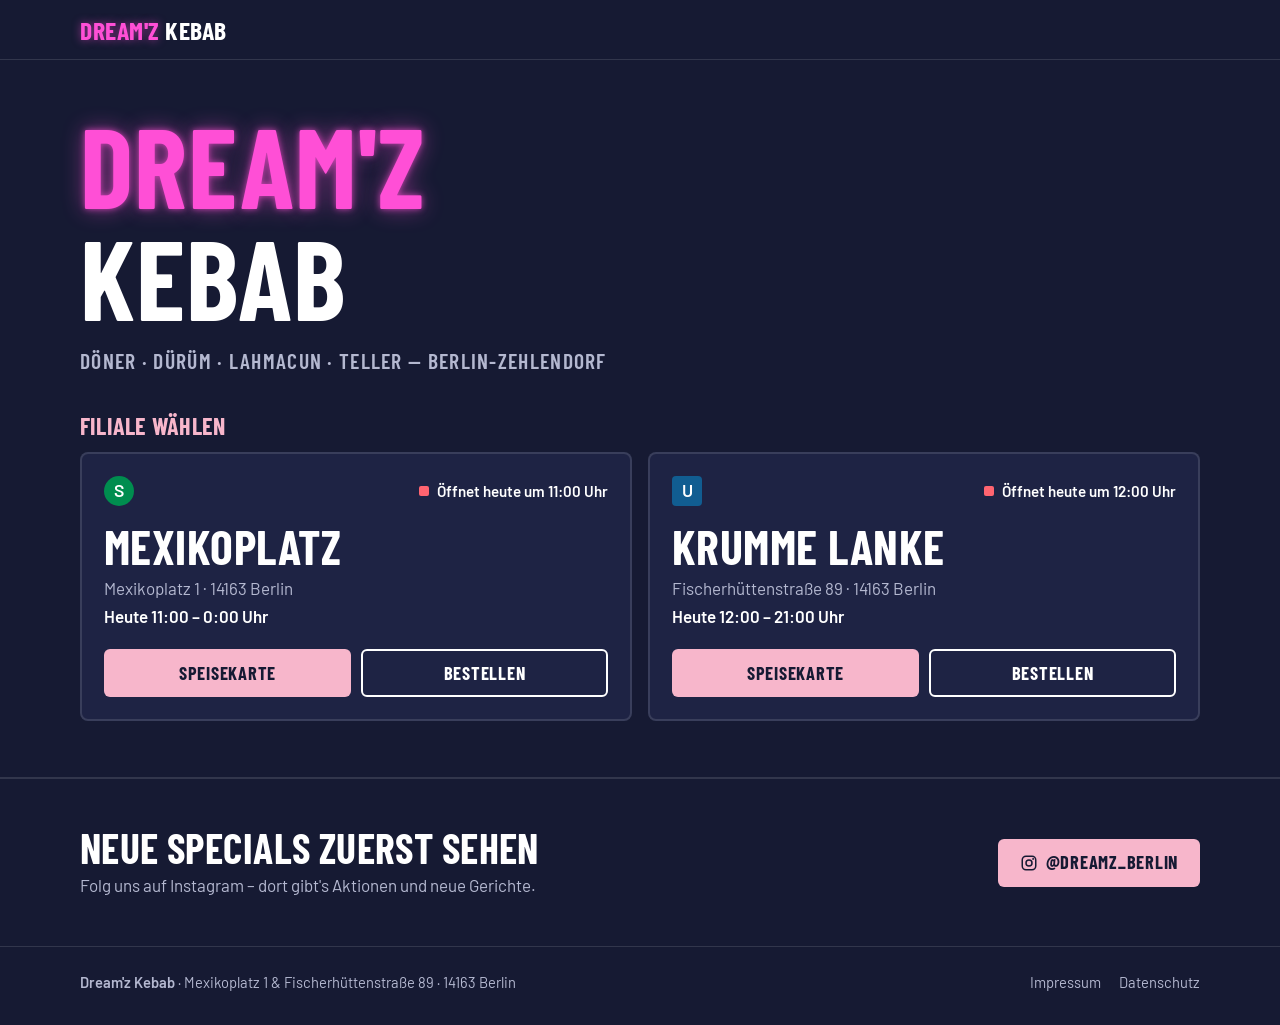
==== commit 577730ca: "Design im Stil der Menütafel, flüssigere Kategorie-Navigation - Farben und Schrift der echten Tafel:" ====
--- a/index.html
+++ b/index.html
@@ -5,12 +5,12 @@
   <meta name="viewport" content="width=device-width, initial-scale=1, viewport-fit=cover">
   <title>Dream'z Kebab – Döner in Zehlendorf | Mexikoplatz &amp; Krumme Lanke</title>
   <meta name="description" content="Dream'z Kebab in Berlin-Zehlendorf: Döner, Dürüm, Lahmacun, Steak Döner, Teller &amp; Fingerfood. Zwei Filialen – am Mexikoplatz und an der Krummen Lanke. Speisekarte ansehen und bestellen.">
-  <meta name="theme-color" content="#0a0a0d">
+  <meta name="theme-color" content="#161a33">
   <meta property="og:title" content="Dream'z Kebab – Döner in Zehlendorf">
   <meta property="og:description" content="Mexikoplatz &amp; Krumme Lanke – Speisekarte ansehen und bestellen.">
   <meta property="og:type" content="website">
   <link rel="icon" href="favicon.svg" type="image/svg+xml">
-  <link rel="preload" href="fonts/bricolage-grotesque-latin-wght-normal.woff2" as="font" type="font/woff2" crossorigin>
+  <link rel="preload" href="fonts/barlow-condensed-latin-700-normal.woff2" as="font" type="font/woff2" crossorigin>
   <link rel="stylesheet" href="styles.css">
   <script type="application/ld+json">
   [
@@ -52,26 +52,21 @@
   <a class="skip" href="#filiale-waehlen">Zur Filialauswahl springen</a>
 
   <header class="topbar">
-    <a class="brand" href="#top" aria-label="Dream'z Kebab – nach oben">
-      <span class="brand-logo" aria-hidden="true">D</span>
-      <span class="brand-text">Dream'z <em>Kebab</em></span>
-    </a>
+    <a class="brand" href="#top" aria-label="Dream'z Kebab – nach oben"><b>Dream'z</b> Kebab</a>
     <div class="switcher" role="tablist" aria-label="Filiale wechseln" hidden>
       <button role="tab" data-select="mexikoplatz">Mexikoplatz</button>
       <button role="tab" data-select="krumme-lanke">Krumme Lanke</button>
-      <span class="switcher-pill" aria-hidden="true"></span>
     </div>
   </header>
 
   <main id="top">
     <!-- ============ HERO + FILIALAUSWAHL ============ -->
     <section class="hero" id="filiale-waehlen">
-      <div class="hero-glow" aria-hidden="true"></div>
       <div class="wrap">
-        <p class="eyebrow"><span class="spark" aria-hidden="true"></span> Berlin-Zehlendorf</p>
-        <h1 class="hero-title">Döner, der <span class="grad">träumen</span> lässt.</h1>
-        <p class="hero-lead">Zwei Filialen, ein Anspruch: frisch vom Spieß, knusprig im Brot, satt auf dem Teller. <strong>Wähle deine Filiale</strong>, um die Karte zu sehen oder zu bestellen.</p>
+        <h1 class="hero-title"><b>Dream'z</b> Kebab</h1>
+        <p class="hero-sub">Döner · Dürüm · Lahmacun · Teller — Berlin-Zehlendorf</p>
 
+        <h2 class="pick-label">Filiale wählen</h2>
         <div class="picker" role="list">
           <!-- Karten werden von app.js mit Live-Status befüllt; Inhalt hier dient als Fallback. -->
           <article class="pick" role="listitem" data-store="mexikoplatz">
--- a/styles.css
+++ b/styles.css
@@ -1,339 +1,257 @@
-@font-face {
-  font-family: "Bricolage";
-  src: url("fonts/bricolage-grotesque-latin-wght-normal.woff2") format("woff2");
-  font-weight: 200 800;
-  font-display: swap;
-}
-@font-face {
-  font-family: "Inter";
-  src: url("fonts/inter-latin-wght-normal.woff2") format("woff2");
-  font-weight: 100 900;
-  font-display: swap;
-}
-
+/* Schriften – selbst gehostet */
+@font-face { font-family: "Barlow Condensed"; src: url("fonts/barlow-condensed-latin-600-normal.woff2") format("woff2"); font-weight: 600; font-display: swap; }
+@font-face { font-family: "Barlow Condensed"; src: url("fonts/barlow-condensed-latin-700-normal.woff2") format("woff2"); font-weight: 700; font-display: swap; }
+@font-face { font-family: "Barlow"; src: url("fonts/barlow-latin-400-normal.woff2") format("woff2"); font-weight: 400; font-display: swap; }
+@font-face { font-family: "Barlow"; src: url("fonts/barlow-latin-600-normal.woff2") format("woff2"); font-weight: 600; font-display: swap; }
+
+/* Farben angelehnt an die Menütafel im Laden */
 :root {
-  --bg: #0a0a0d;
-  --surface: #131318;
-  --surface-2: #1b1b22;
-  --line: rgba(255, 255, 255, .08);
-  --line-2: rgba(255, 255, 255, .14);
-  --ink: #f5f3f7;
-  --muted: #a19eab;
-  --pink: #ff2d95;
-  --pink-2: #ff6ab4;
-  --amber: #ffb347;
-  --grad: linear-gradient(120deg, #ff2d95 0%, #ff5f6d 50%, #ffb347 100%);
-  --ok: #34d17a;
-  --warn: #ffb347;
-  --bad: #ff5a6a;
+  --navy: #161a33;
+  --navy-2: #1e2344;
+  --navy-3: #272d55;
+  --line: rgba(255, 255, 255, .12);
+  --white: #ffffff;
+  --muted: #b4b8d0;
+  --pink: #f7b6cb;       /* Balken auf der Tafel */
+  --neon: #ff4fd6;       /* Leuchtschrift */
+  --blue: #a9dcf6;       /* Preisschilder */
+  --yellow: #f4c430;     /* Specials-Tafel */
+  --green: #3ccf78;
+  --red: #ff6470;
   --s-green: #008d4f;
   --u-blue: #115d91;
-  --r: 22px;
-  --r-sm: 14px;
-  --head: "Bricolage", "Avenir Next", "Segoe UI", system-ui, sans-serif;
-  --body: "Inter", system-ui, -apple-system, "Segoe UI", Roboto, sans-serif;
-  --top: 64px;
+  --cond: "Barlow Condensed", "Arial Narrow", sans-serif;
+  --body: "Barlow", system-ui, -apple-system, "Segoe UI", sans-serif;
+  --top: 60px;
+  --cats: 52px;
 }
 
 *, *::before, *::after { box-sizing: border-box; }
-html { scroll-behavior: smooth; scroll-padding-top: calc(var(--top) + 64px); -webkit-text-size-adjust: 100%; }
-body { margin: 0; background: var(--bg); color: var(--ink); font: 16px/1.55 var(--body); -webkit-font-smoothing: antialiased; }
+html { -webkit-text-size-adjust: 100%; }
+body { margin: 0; background: var(--navy); color: var(--white); font: 400 17px/1.5 var(--body); -webkit-font-smoothing: antialiased; }
 a { color: inherit; }
 button { font: inherit; color: inherit; }
 svg { flex: none; }
 [hidden] { display: none !important; }
-.wrap { width: min(1160px, 100% - 32px); margin-inline: auto; }
-.skip { position: absolute; left: -999px; top: 8px; z-index: 100; background: var(--pink); color: #fff; padding: 8px 14px; border-radius: 10px; }
+.wrap { width: min(1120px, 100% - 32px); margin-inline: auto; }
+.skip { position: absolute; left: -999px; top: 8px; z-index: 100; background: var(--pink); color: var(--navy); padding: 8px 12px; }
 .skip:focus { left: 8px; }
-:focus-visible { outline: 2px solid var(--pink-2); outline-offset: 3px; border-radius: 8px; }
-
-/* ---------------- Topbar ---------------- */
+:focus-visible { outline: 3px solid var(--blue); outline-offset: 2px; }
+h1, h2, h3, h4 { font-family: var(--cond); font-weight: 700; text-transform: uppercase; letter-spacing: .01em; line-height: 1; }
+
+/* ---------- Kopfzeile ---------- */
 .topbar {
   position: sticky; top: 0; z-index: 40; height: var(--top);
   display: flex; align-items: center; justify-content: space-between; gap: 12px;
-  padding: 0 max(16px, calc((100% - 1160px) / 2));
-  background: rgba(10, 10, 13, .72);
-  backdrop-filter: saturate(160%) blur(16px); -webkit-backdrop-filter: saturate(160%) blur(16px);
-  border-bottom: 1px solid var(--line);
-}
-.brand { display: flex; align-items: center; gap: 10px; text-decoration: none; }
-.brand-logo {
-  width: 34px; height: 34px; border-radius: 10px; display: grid; place-items: center;
-  background: var(--grad); color: #fff; font: 800 1.15rem/1 var(--head);
-  box-shadow: 0 6px 20px rgba(255, 45, 149, .35);
-}
-.brand-text { font: 700 1.15rem/1 var(--head); letter-spacing: -.01em; }
-.brand-text em { font-style: normal; color: var(--muted); font-weight: 500; }
-
-.switcher {
-  position: relative; display: grid; grid-template-columns: 1fr 1fr;
-  padding: 4px; border-radius: 999px; background: var(--surface-2); border: 1px solid var(--line);
-}
+  padding: 0 max(16px, calc((100% - 1120px) / 2));
+  background: var(--navy); border-bottom: 1px solid var(--line);
+}
+.brand { text-decoration: none; font: 700 1.6rem/1 var(--cond); text-transform: uppercase; letter-spacing: .02em; }
+.brand b { color: var(--neon); font-weight: 700; text-shadow: 0 0 8px rgba(255, 79, 214, .55); }
+
+.switcher { display: flex; border: 2px solid var(--white); border-radius: 6px; overflow: hidden; }
 .switcher button {
-  position: relative; z-index: 1; border: 0; background: none; cursor: pointer;
-  padding: 7px 14px; border-radius: 999px; font-size: .88rem; font-weight: 600; color: var(--muted);
-  transition: color .25s; white-space: nowrap;
-}
-.switcher button[aria-selected="true"] { color: #fff; }
-.switcher-pill {
-  position: absolute; top: 4px; bottom: 4px; left: 4px; width: calc(50% - 4px);
-  border-radius: 999px; background: var(--grad); transition: transform .35s cubic-bezier(.2, .8, .2, 1);
-}
-.switcher[data-active="krumme-lanke"] .switcher-pill { transform: translateX(100%); }
-
-/* ---------------- Buttons ---------------- */
+  border: 0; background: transparent; cursor: pointer; padding: 6px 12px;
+  font: 700 1rem/1 var(--cond); text-transform: uppercase; letter-spacing: .03em; white-space: nowrap;
+  touch-action: manipulation;
+}
+.switcher button + button { border-left: 2px solid var(--white); }
+.switcher button[aria-selected="true"] { background: var(--white); color: var(--navy); }
+
+/* ---------- Buttons ---------- */
 .btn {
-  white-space: nowrap;
   display: inline-flex; align-items: center; justify-content: center; gap: 8px;
-  min-height: 46px; padding: 0 20px; border-radius: 999px; border: 1px solid transparent;
-  font: 600 .98rem/1 var(--body); text-decoration: none; cursor: pointer;
-  transition: transform .15s, box-shadow .25s, background .25s, border-color .25s;
+  min-height: 48px; padding: 0 20px; border-radius: 6px; border: 2px solid transparent;
+  font: 700 1.15rem/1 var(--cond); text-transform: uppercase; letter-spacing: .04em;
+  text-decoration: none; cursor: pointer; white-space: nowrap; touch-action: manipulation;
 }
 .btn svg { width: 18px; height: 18px; }
-.btn:active { transform: scale(.97); }
-.btn-primary { background: var(--grad); color: #fff; box-shadow: 0 8px 24px rgba(255, 45, 149, .3); }
-.btn-primary:hover { box-shadow: 0 10px 32px rgba(255, 45, 149, .5); }
-.btn-soft { background: var(--surface-2); border-color: var(--line-2); }
-.btn-soft:hover { border-color: rgba(255, 255, 255, .3); background: #22222b; }
-.btn-ghost { background: transparent; border-color: var(--line-2); }
-.btn-lg { min-height: 54px; padding: 0 26px; font-size: 1.05rem; }
+.btn:active { transform: translateY(1px); }
+.btn-primary { background: var(--pink); color: var(--navy); }
+.btn-primary:hover { background: #fbd0de; }
+.btn-soft, .btn-ghost { border-color: var(--white); background: transparent; }
+.btn-soft:hover, .btn-ghost:hover { background: var(--white); color: var(--navy); }
 .btn-block { width: 100%; }
 
-/* ---------------- Hero & Picker ---------------- */
-.hero { position: relative; overflow: hidden; padding: 64px 0 72px; }
-.hero-glow {
-  position: absolute; inset: -40% -10% auto; height: 120%; pointer-events: none;
-  background:
-    radial-gradient(40% 40% at 25% 30%, rgba(255, 45, 149, .28), transparent 70%),
-    radial-gradient(35% 35% at 80% 20%, rgba(255, 179, 71, .18), transparent 70%);
-  filter: blur(10px);
-}
-.hero .wrap { position: relative; }
-.eyebrow {
-  display: inline-flex; align-items: center; gap: 8px; margin: 0 0 18px;
-  padding: 6px 12px; border-radius: 999px; background: rgba(255, 255, 255, .05); border: 1px solid var(--line);
-  font-size: .82rem; font-weight: 600; color: var(--muted);
-}
-.spark { width: 8px; height: 8px; border-radius: 50%; background: var(--grad); box-shadow: 0 0 12px var(--pink); }
-.hero-title {
-  margin: 0; max-width: 14ch;
-  font: 800 clamp(2.6rem, 8vw, 5.2rem)/.98 var(--head); letter-spacing: -.035em;
-}
-.grad { background: var(--grad); -webkit-background-clip: text; background-clip: text; color: transparent; }
-.hero-lead { max-width: 40rem; margin: 20px 0 36px; font-size: clamp(1.02rem, 2.4vw, 1.18rem); color: var(--muted); }
-.hero-lead strong { color: var(--ink); }
+/* ---------- Start ---------- */
+.hero { padding: 48px 0 56px; border-bottom: 1px solid var(--line); }
+.hero-title { margin: 0; font-size: clamp(3.4rem, 12vw, 7rem); }
+.hero-title b { display: block; color: var(--neon); text-shadow: 0 0 6px rgba(255, 79, 214, .7), 0 0 22px rgba(255, 79, 214, .45); }
+.hero-sub { margin: 14px 0 0; font: 600 clamp(1.1rem, 2.6vw, 1.35rem)/1.3 var(--cond); text-transform: uppercase; letter-spacing: .06em; color: var(--muted); }
+.pick-label { margin: 40px 0 14px; font-size: 1.5rem; color: var(--pink); }
 
 .picker { display: grid; grid-template-columns: 1fr 1fr; gap: 16px; }
-.pick {
-  position: relative; isolation: isolate; overflow: hidden;
-  padding: 24px; border-radius: var(--r);
-  background: linear-gradient(180deg, rgba(255, 255, 255, .06), rgba(255, 255, 255, .02));
-  border: 1px solid var(--line-2);
-  transition: transform .3s cubic-bezier(.2, .8, .2, 1), border-color .3s, box-shadow .3s;
-}
-.pick::after {
-  content: ""; position: absolute; z-index: -1; right: -60px; top: -60px; width: 220px; height: 220px; border-radius: 50%;
-  background: radial-gradient(circle, rgba(255, 45, 149, .25), transparent 70%);
-  transition: opacity .3s; opacity: .6;
-}
-.pick:hover { transform: translateY(-3px); border-color: rgba(255, 45, 149, .45); box-shadow: 0 18px 50px rgba(0, 0, 0, .45); }
-.pick:hover::after, .pick.is-selected::after { opacity: 1; }
-.pick.is-selected { border-color: var(--pink); box-shadow: 0 0 0 1px var(--pink), 0 18px 50px rgba(255, 45, 149, .18); }
-.pick.is-last .pick-name::after { content: "Zuletzt gewählt"; margin-left: 10px; vertical-align: middle; font: 600 .7rem/1 var(--body); padding: 5px 8px; border-radius: 999px; background: rgba(255, 255, 255, .08); color: var(--muted); letter-spacing: 0; }
+.pick { padding: 22px; background: var(--navy-2); border: 2px solid var(--line); border-radius: 8px; }
+.pick.is-selected { border-color: var(--pink); }
 .pick-top { display: flex; align-items: center; justify-content: space-between; gap: 12px; }
-.pick-name { margin: 18px 0 4px; font: 800 clamp(1.8rem, 4vw, 2.4rem)/1 var(--head); letter-spacing: -.03em; }
+.pick-name { margin: 16px 0 6px; font-size: clamp(2.2rem, 5vw, 3rem); }
 .pick-addr { margin: 0; color: var(--muted); }
-.pick-today { margin: 4px 0 22px; font-weight: 600; font-size: .95rem; min-height: 1.5em; }
+.pick-today { margin: 2px 0 20px; font-weight: 600; }
 .pick-actions { display: flex; gap: 10px; }
 .pick-actions .btn { flex: 1; }
 
-.station {
-  display: inline-grid; place-items: center; width: 26px; height: 26px; border-radius: 50%;
-  font: 800 .9rem/1 var(--body); color: #fff;
-}
-.station-s { background: var(--s-green); }
-.station-u { background: var(--u-blue); border-radius: 5px; }
-
-.status {
-  display: inline-flex; align-items: center; gap: 8px; margin: 0;
-  padding: 6px 12px; border-radius: 999px; background: rgba(0, 0, 0, .35); border: 1px solid var(--line);
-  font-size: .84rem; font-weight: 600;
-}
-.dot { width: 8px; height: 8px; border-radius: 50%; background: var(--muted); }
-.is-open .dot { background: var(--ok); box-shadow: 0 0 0 4px rgba(52, 209, 122, .18); animation: pulse 2s infinite; }
-.is-open { color: #c9f5dc; }
-.is-soon .dot { background: var(--warn); }
-.is-soon { color: #ffe0b3; }
-.is-closed .dot { background: var(--bad); }
-.is-closed { color: #ffc9cf; }
-@keyframes pulse { 50% { box-shadow: 0 0 0 7px rgba(52, 209, 122, 0); } }
-
-/* ---------------- Store view ---------------- */
-.store { padding: 56px 0 72px; border-top: 1px solid var(--line); background: linear-gradient(180deg, #0e0e12, var(--bg) 400px); animation: rise .45s cubic-bezier(.2, .8, .2, 1); }
-@keyframes rise { from { opacity: 0; transform: translateY(16px); } }
-.store-head { display: flex; flex-wrap: wrap; align-items: flex-end; justify-content: space-between; gap: 20px; margin-bottom: 28px; }
-.store-kicker { display: flex; align-items: center; gap: 10px; margin: 0 0 10px; color: var(--muted); font-weight: 600; font-size: .92rem; }
-.store-kicker .station { width: 22px; height: 22px; font-size: .78rem; }
-.store-title { margin: 0; font: 800 clamp(2rem, 5.5vw, 3.4rem)/1 var(--head); letter-spacing: -.035em; }
-.store-tagline { margin: 10px 0 0; color: var(--muted); }
+.station { display: inline-grid; place-items: center; width: 30px; height: 30px; font: 700 1.1rem/1 var(--body); color: #fff; }
+.station-s { background: var(--s-green); border-radius: 50%; }
+.station-u { background: var(--u-blue); border-radius: 4px; }
+
+.status { display: inline-flex; align-items: center; gap: 8px; margin: 0; font-weight: 600; font-size: .95rem; }
+.dot { width: 10px; height: 10px; border-radius: 2px; background: var(--muted); }
+.is-open .dot { background: var(--green); }
+.is-soon .dot { background: var(--yellow); }
+.is-closed .dot { background: var(--red); }
+
+/* ---------- Filiale ---------- */
+.store { padding: 40px 0 64px; }
+.store-head { display: flex; flex-wrap: wrap; align-items: flex-end; justify-content: space-between; gap: 18px; margin-bottom: 24px; }
+.store-kicker { display: flex; align-items: center; gap: 10px; margin: 0 0 10px; font-weight: 600; color: var(--muted); }
+.store-kicker .station { width: 24px; height: 24px; font-size: .85rem; }
+.store-title { margin: 0; font-size: clamp(2.4rem, 6vw, 4rem); }
+.store-tagline { margin: 8px 0 0; color: var(--muted); }
 .store-actions { display: flex; flex-wrap: wrap; gap: 10px; }
 
-.store-grid { display: grid; grid-template-columns: minmax(0, 1fr) 320px; gap: 28px; align-items: start; }
-
+.store-grid { display: grid; grid-template-columns: minmax(0, 1fr) 300px; gap: 32px; align-items: start; }
+
+/* Kategorien-Leiste */
 .cats {
-  position: sticky; top: var(--top); z-index: 20;
-  display: flex; gap: 8px; overflow-x: auto; scrollbar-width: none;
-  margin: 0 -16px 8px; padding: 12px 16px;
-  background: rgba(10, 10, 13, .85); backdrop-filter: blur(12px); -webkit-backdrop-filter: blur(12px);
-  mask-image: linear-gradient(90deg, transparent, #000 16px, #000 calc(100% - 16px), transparent);
+  position: sticky; top: var(--top); z-index: 20; height: var(--cats);
+  display: flex; align-items: center; gap: 6px; overflow-x: auto; scrollbar-width: none;
+  margin: 0 -16px; padding: 0 16px; background: var(--navy);
+  border-bottom: 1px solid var(--line);
+  -webkit-overflow-scrolling: touch;
 }
 .cats::-webkit-scrollbar { display: none; }
 .cats a {
-  flex: none; padding: 9px 16px; border-radius: 999px; text-decoration: none;
-  background: var(--surface-2); border: 1px solid var(--line); font-weight: 600; font-size: .92rem; color: var(--muted);
-  transition: all .2s;
-}
-.cats a:hover { color: var(--ink); }
-.cats a.active { background: var(--ink); color: var(--bg); border-color: var(--ink); }
-
-.cat { padding: 22px 0 10px; }
-.cat-head { display: flex; align-items: center; gap: 12px; }
-.cat-head h3 { margin: 0; font: 700 1.6rem/1.1 var(--head); letter-spacing: -.02em; }
-.badge { padding: 5px 10px; border-radius: 999px; background: var(--grad); color: #fff; font-size: .75rem; font-weight: 700; letter-spacing: .02em; }
-.cat-note { margin: 6px 0 0; color: var(--muted); }
-.cat-featured {
-  margin: 8px 0 12px; padding: 22px; border-radius: var(--r);
-  background: linear-gradient(135deg, rgba(255, 45, 149, .14), rgba(255, 179, 71, .08)); border: 1px solid rgba(255, 45, 149, .35);
-}
-
-.tiles { display: grid; grid-template-columns: repeat(auto-fill, minmax(180px, 1fr)); gap: 12px; margin-top: 16px; }
-.tile {
-  display: flex; flex-direction: column; padding: 18px; border-radius: var(--r-sm);
-  background: var(--surface); border: 1px solid var(--line); transition: border-color .2s, transform .2s;
-}
-.tile:hover { border-color: var(--line-2); transform: translateY(-2px); }
-.tile-hl { border-color: rgba(255, 179, 71, .45); background: linear-gradient(180deg, rgba(255, 179, 71, .08), var(--surface)); }
-.tile-emoji { font-size: 1.9rem; line-height: 1; }
-.tile h4 { margin: 12px 0 2px; font: 700 1.2rem/1.2 var(--head); }
-.tile p { margin: 0; color: var(--muted); font-size: .9rem; }
-.tile .tile-price { margin-top: auto; padding-top: 14px; color: var(--ink); font: 700 1.45rem/1 var(--head); }
-.tile-extras { list-style: none; margin: 12px 0 0; padding: 10px 0 0; border-top: 1px dashed var(--line-2); font-size: .85rem; }
-.tile-extras li { display: flex; justify-content: space-between; color: var(--muted); }
-.tile-extras span { color: var(--ink); font-weight: 600; }
-
-.rows { list-style: none; margin: 12px 0 0; padding: 0; border-radius: var(--r-sm); background: var(--surface); border: 1px solid var(--line); overflow: hidden; }
-.cat-featured .rows { background: rgba(10, 10, 13, .55); }
-.rows li { display: flex; align-items: center; justify-content: space-between; gap: 16px; padding: 14px 18px; }
-.rows li + li { border-top: 1px solid var(--line); }
+  flex: none; padding: 7px 12px; border-radius: 4px; text-decoration: none;
+  font: 700 1.05rem/1 var(--cond); text-transform: uppercase; letter-spacing: .04em; color: var(--muted);
+  touch-action: manipulation; -webkit-tap-highlight-color: transparent;
+}
+.cats a.active { background: var(--white); color: var(--navy); }
+
+/* Kategorien */
+.cat { padding-top: 28px; }
+.cat-head {
+  display: flex; align-items: center; justify-content: space-between; gap: 12px;
+  padding: 10px 14px; background: var(--pink); color: var(--navy); border-radius: 6px;
+}
+.cat-head h3 { margin: 0; font-size: 1.9rem; }
+.badge { padding: 4px 8px; border-radius: 4px; background: var(--navy); color: var(--yellow); font: 700 .95rem/1 var(--cond); text-transform: uppercase; letter-spacing: .05em; }
+.cat-note { margin: 12px 0 0; color: var(--muted); }
+.cat-note strong { color: var(--white); font: 700 1.1rem var(--cond); text-transform: uppercase; letter-spacing: .04em; }
+
+/* Klassiker wie auf der Tafel */
+.tiles { display: grid; grid-template-columns: repeat(auto-fill, minmax(190px, 1fr)); gap: 12px; margin-top: 14px; }
+.tile { display: flex; flex-direction: column; padding: 16px; background: var(--navy-2); border: 1px solid var(--line); border-radius: 8px; }
+.tile h4 { margin: 0; font-size: 1.7rem; }
+.tile p { margin: 4px 0 0; color: var(--muted); font-size: .95rem; }
+.price-tag {
+  align-self: flex-start; margin-top: auto; padding: 6px 12px; border-radius: 8px;
+  background: var(--blue); color: var(--navy); font: 700 1.6rem/1 var(--cond);
+}
+.tile .price-tag { margin-top: 14px; }
+.price-tag small { font-size: .65em; margin-right: 3px; }
+.tile-extras { list-style: none; margin: 12px 0 0; padding: 10px 0 0; border-top: 1px solid var(--line); font-size: .95rem; }
+.tile-extras li { display: flex; justify-content: space-between; }
+.tile-extras span { font-weight: 600; }
+
+/* Listen mit Punktlinie */
+.rows { list-style: none; margin: 8px 0 0; padding: 0; }
+.rows li { display: flex; align-items: baseline; gap: 10px; padding: 12px 2px; border-bottom: 1px solid var(--line); }
 .row-main { display: flex; flex-direction: column; min-width: 0; }
-.row-name { font-weight: 600; }
-.row-desc { color: var(--muted); font-size: .88rem; }
-.row-price { font-weight: 700; white-space: nowrap; font-variant-numeric: tabular-nums; }
-.row-price-ask { font-weight: 600; font-size: .85rem; color: var(--amber); }
-
-.size-head, .rows-sizes li { display: grid; grid-template-columns: 1fr 76px 76px; align-items: center; gap: 8px; }
-.size-head { margin-top: 14px; padding: 0 18px; font-size: .78rem; font-weight: 700; letter-spacing: .08em; text-transform: uppercase; color: var(--muted); }
+.row-name { font: 700 1.3rem/1.15 var(--cond); text-transform: uppercase; letter-spacing: .02em; }
+.row-desc { color: var(--muted); font-size: .92rem; }
+.rows li::after { content: none; }
+.row-fill { flex: 1; min-width: 12px; border-bottom: 2px dotted rgba(255, 255, 255, .25); transform: translateY(-5px); }
+.row-price { font: 700 1.35rem/1 var(--cond); color: var(--blue); white-space: nowrap; }
+.row-price-ask { font: 600 1rem/1 var(--cond); text-transform: uppercase; letter-spacing: .03em; color: var(--yellow); }
+
+.size-head, .rows-sizes li { display: grid; grid-template-columns: 1fr 72px 72px; align-items: baseline; gap: 8px; }
+.size-head { margin-top: 14px; padding: 0 2px; font: 700 1rem/1 var(--cond); text-transform: uppercase; letter-spacing: .06em; color: var(--muted); }
 .size-head span, .rows-sizes .row-price { text-align: right; }
-.size-head + .rows { margin-top: 6px; }
-
-.fineprint { margin: 24px 0 0; font-size: .85rem; color: var(--muted); }
-
+
+.fineprint { margin: 28px 0 0; font-size: .9rem; color: var(--muted); }
+
+/* Seitenspalte */
 .info-col { position: sticky; top: calc(var(--top) + 16px); display: grid; gap: 14px; }
-.panel { padding: 20px; border-radius: var(--r); background: var(--surface); border: 1px solid var(--line); }
-.panel h3 { margin: 0 0 12px; font: 700 1.05rem/1 var(--head); letter-spacing: -.01em; }
-.status-lg { margin-bottom: 12px; }
-.hours { width: 100%; border-collapse: collapse; font-size: .93rem; }
-.hours th, .hours td { padding: 7px 0; text-align: left; font-variant-numeric: tabular-nums; }
-.hours th { font-weight: 500; color: var(--muted); }
+.panel { padding: 18px; background: var(--navy-2); border: 1px solid var(--line); border-radius: 8px; }
+.panel h3 { margin: 0 0 12px; font-size: 1.5rem; color: var(--pink); }
+.status-lg { margin-bottom: 10px; }
+.hours { width: 100%; border-collapse: collapse; }
+.hours th, .hours td { padding: 6px 0; text-align: left; font-variant-numeric: tabular-nums; }
+.hours th { font-weight: 400; color: var(--muted); }
 .hours td { text-align: right; font-weight: 600; }
-.hours tr.today th, .hours tr.today td { color: var(--pink-2); font-weight: 700; }
+.hours tr.today th, .hours tr.today td { color: var(--white); font-weight: 600; }
+.hours tr.today th::before { content: "▸ "; color: var(--pink); }
 .addr { font-style: normal; margin-bottom: 14px; }
 .chips { list-style: none; margin: 0; padding: 0; display: flex; flex-wrap: wrap; gap: 6px; }
-.chips li { padding: 6px 12px; border-radius: 999px; background: var(--surface-2); border: 1px solid var(--line); font-size: .88rem; font-weight: 500; }
-
-/* ---------------- CTA & Footer ---------------- */
-.cta { padding: 56px 0; }
-.cta-inner {
-  display: flex; flex-wrap: wrap; align-items: center; justify-content: space-between; gap: 20px;
-  padding: 32px; border-radius: 28px; border: 1px solid var(--line-2);
-  background: radial-gradient(80% 140% at 0% 0%, rgba(255, 45, 149, .18), transparent 60%), var(--surface);
-}
-.cta h2 { margin: 0; font: 800 clamp(1.5rem, 4vw, 2.2rem)/1.1 var(--head); letter-spacing: -.02em; }
-.cta p { margin: 6px 0 0; color: var(--muted); }
-
-.footer { border-top: 1px solid var(--line); padding: 28px 0 calc(36px + env(safe-area-inset-bottom)); color: var(--muted); font-size: .9rem; }
-.footer-inner { display: flex; flex-wrap: wrap; justify-content: space-between; gap: 12px 24px; }
+.chips li { padding: 4px 10px; border: 1px solid var(--line); border-radius: 4px; font: 600 1.05rem/1.2 var(--cond); text-transform: uppercase; letter-spacing: .03em; }
+
+/* ---------- Instagram & Footer ---------- */
+.cta { padding: 48px 0; border-top: 1px solid var(--line); }
+.cta-inner { display: flex; flex-wrap: wrap; align-items: center; justify-content: space-between; gap: 18px; }
+.cta h2 { margin: 0; font-size: clamp(1.8rem, 4vw, 2.6rem); }
+.cta p { margin: 4px 0 0; color: var(--muted); }
+
+.footer { border-top: 1px solid var(--line); padding: 24px 0 calc(32px + env(safe-area-inset-bottom)); color: var(--muted); font-size: .92rem; }
+.footer-inner { display: flex; flex-wrap: wrap; justify-content: space-between; gap: 10px 24px; }
 .footer p { margin: 0; }
 .footer nav { display: flex; gap: 18px; }
 .footer a { text-decoration: none; }
-.footer a:hover { color: var(--ink); }
-
-/* ---------------- Order sheet ---------------- */
+.footer a:hover { color: var(--white); text-decoration: underline; }
+
+/* ---------- Bestell-Fenster ---------- */
 .sheet {
-  position: fixed; inset: auto 0 0 0; width: min(480px, 100%); max-width: 100%; max-height: 90vh; margin: 0 auto; padding: 0;
-  border: 1px solid var(--line-2); border-bottom: 0; border-radius: 28px 28px 0 0;
-  background: var(--surface); color: var(--ink);
-}
-.sheet[open] { animation: sheetUp .35s cubic-bezier(.2, .8, .2, 1); }
-.sheet::backdrop { background: rgba(0, 0, 0, .6); backdrop-filter: blur(4px); -webkit-backdrop-filter: blur(4px); }
-@keyframes sheetUp { from { transform: translateY(100%); } }
-.sheet-inner { padding: 12px 20px calc(20px + env(safe-area-inset-bottom)); display: grid; gap: 12px; }
-.sheet-grip { width: 40px; height: 5px; border-radius: 99px; background: var(--line-2); margin: 0 auto 6px; }
-.sheet-kicker { margin: 0; font-size: .8rem; font-weight: 700; letter-spacing: .1em; text-transform: uppercase; color: var(--pink-2); }
-.sheet h2 { margin: -6px 0 4px; font: 800 1.7rem/1.1 var(--head); letter-spacing: -.02em; }
-.sheet-options { display: grid; gap: 10px; }
+  position: fixed; inset: auto 0 0 0; width: min(460px, 100%); max-width: 100%; max-height: 90vh; margin: 0 auto; padding: 0;
+  border: 0; border-top: 4px solid var(--pink); border-radius: 12px 12px 0 0; background: var(--navy-2); color: var(--white);
+}
+.sheet::backdrop { background: rgba(5, 6, 15, .7); }
+.sheet-inner { padding: 18px 18px calc(18px + env(safe-area-inset-bottom)); display: grid; gap: 10px; }
+.sheet-grip { display: none; }
+.sheet-kicker { margin: 0; font: 700 1rem/1 var(--cond); text-transform: uppercase; letter-spacing: .08em; color: var(--pink); }
+.sheet h2 { margin: 0 0 6px; font-size: 2.2rem; }
+.sheet-options { display: grid; gap: 8px; }
 .option {
-  display: flex; align-items: center; gap: 14px; padding: 14px 16px; border-radius: 18px; text-decoration: none;
-  background: var(--surface-2); border: 1px solid var(--line); transition: border-color .2s, transform .15s;
-}
-.option:hover { border-color: rgba(255, 45, 149, .5); }
-.option:active { transform: scale(.98); }
-.option-icon { width: 44px; height: 44px; border-radius: 14px; display: grid; place-items: center; background: rgba(255, 255, 255, .06); }
+  display: flex; align-items: center; gap: 14px; padding: 12px 14px; border-radius: 8px; text-decoration: none;
+  background: var(--navy-3); border: 1px solid var(--line); touch-action: manipulation;
+}
+.option:hover { border-color: var(--pink); }
+.option-icon { width: 42px; height: 42px; border-radius: 8px; display: grid; place-items: center; background: var(--white); color: var(--navy); }
 .option-icon svg { width: 22px; height: 22px; }
 .option-whatsapp .option-icon { background: #25d366; color: #fff; }
-.option-link .option-icon { background: #00c2e8; color: #fff; }
-.option-phone .option-icon { background: var(--grad); color: #fff; }
+.option-link .option-icon { background: #009de0; color: #fff; }
 .option-body { flex: 1; display: flex; flex-direction: column; }
-.option-body span { color: var(--muted); font-size: .88rem; }
+.option-body strong { font: 700 1.3rem/1.1 var(--cond); text-transform: uppercase; letter-spacing: .02em; }
+.option-body span { color: var(--muted); font-size: .92rem; }
 .option-arrow { font-size: 1.6rem; color: var(--muted); }
-
 @media (min-width: 720px) {
-  .sheet { inset: 0; margin: auto; height: fit-content; border-radius: 28px; border-bottom: 1px solid var(--line-2); }
-  .sheet-grip { display: none; }
-}
-
-/* ---------------- Legal pages ---------------- */
-.legal { padding: 56px 0 80px; }
-.legal h1 { font: 800 clamp(2.2rem, 7vw, 3.2rem)/1 var(--head); letter-spacing: -.03em; margin: 0 0 24px; }
-.legal h2 { font: 700 1.15rem var(--head); margin: 32px 0 8px; }
+  .sheet { inset: 0; margin: auto; height: fit-content; border-radius: 12px; }
+}
+
+/* ---------- Rechtliches ---------- */
+.legal { padding: 48px 0 72px; }
+.legal h1 { font-size: clamp(2.6rem, 8vw, 3.6rem); margin: 0 0 20px; }
+.legal h2 { font-size: 1.5rem; margin: 30px 0 8px; color: var(--pink); }
 .legal p, .legal li { color: var(--muted); max-width: 70ch; }
-.legal .todo { background: rgba(255, 179, 71, .15); color: var(--amber); padding: 0 4px; border-radius: 4px; }
-
-/* ---------------- Responsive ---------------- */
+.legal .todo { background: rgba(244, 196, 48, .18); color: var(--yellow); padding: 0 4px; }
+
+/* ---------- Responsive ---------- */
 @media (max-width: 960px) {
   .store-grid { grid-template-columns: minmax(0, 1fr); }
   .info-col { position: static; grid-template-columns: repeat(auto-fit, minmax(min(100%, 260px), 1fr)); }
 }
 @media (max-width: 720px) {
   .picker { grid-template-columns: 1fr; }
-  .hero { padding: 40px 0 48px; }
-  .store { padding-top: 40px; }
-  .brand-text em { display: none; }
+  .hero { padding: 32px 0 40px; }
+  .pick-label { margin-top: 28px; }
 }
 @media (max-width: 480px) {
-  .brand-text { display: none; }
-  .switcher button { padding: 7px 12px; font-size: .84rem; }
+  .brand { font-size: 1.35rem; }
+  .switcher button { padding: 6px 9px; font-size: .95rem; }
   .store-actions { width: 100%; }
   .store-actions .btn { flex: 1; }
-  .tiles { grid-template-columns: 1fr 1fr; }
-  .tile { padding: 14px; }
-  .rows li { padding: 13px 14px; }
-  .size-head, .rows-sizes li { grid-template-columns: 1fr 64px 64px; }
-  .size-head { padding: 0 14px; }
-  .cta-inner { padding: 24px; }
+  .tiles { grid-template-columns: 1fr 1fr; gap: 10px; }
+  .tile { padding: 12px; }
+  .tile h4 { font-size: 1.45rem; }
+  .price-tag { font-size: 1.35rem; }
+  .size-head, .rows-sizes li { grid-template-columns: 1fr 60px 60px; }
   .cta .btn { width: 100%; }
 }
-@media (prefers-reduced-motion: reduce) {
-  *, *::before, *::after { animation: none !important; transition: none !important; }
-  html { scroll-behavior: auto; }
-}
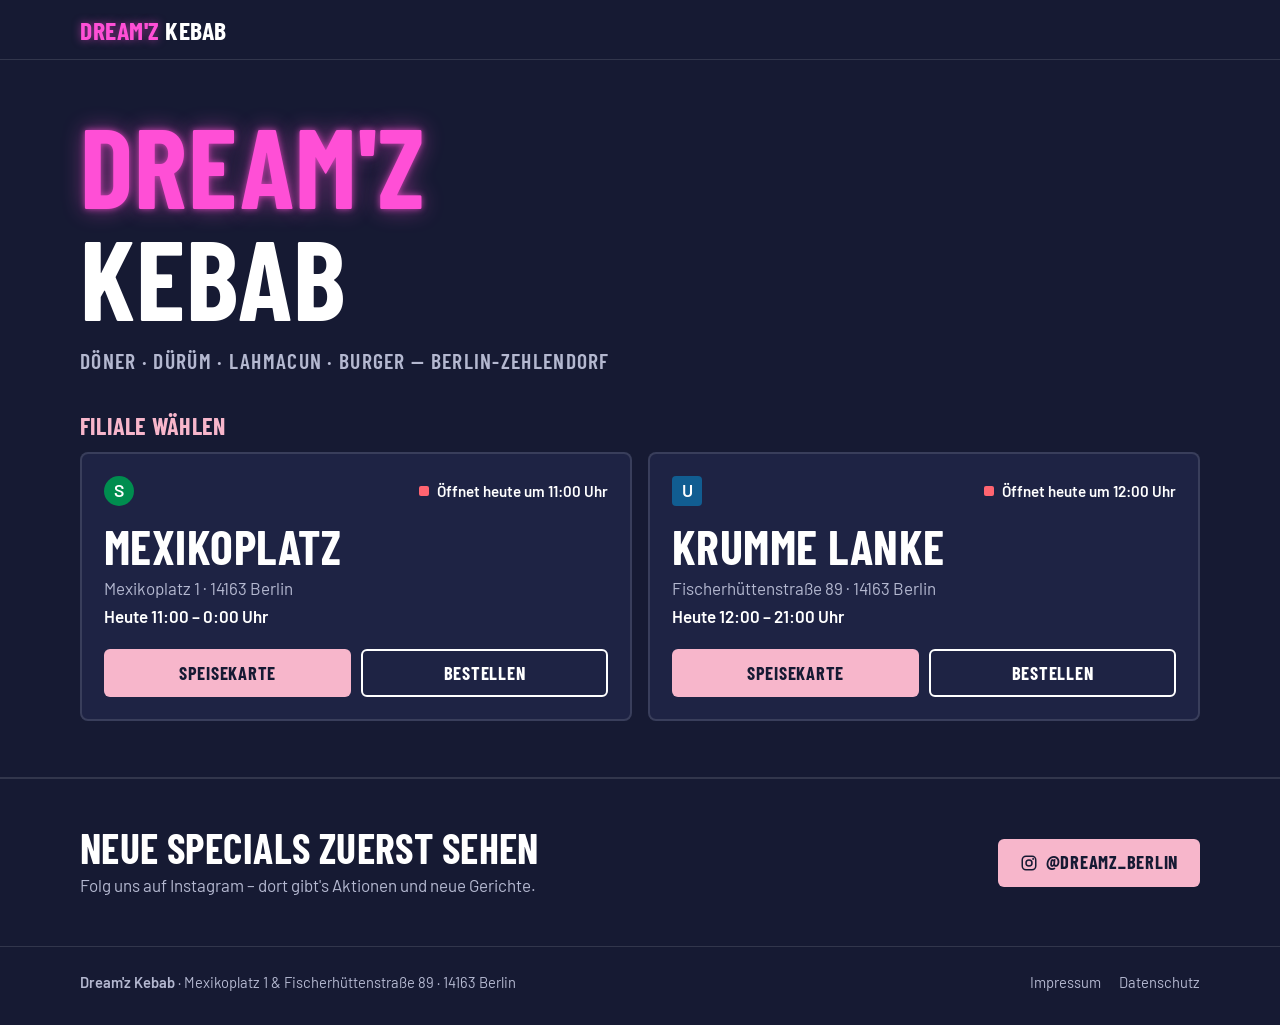
==== commit c801b311: "Smash Burger in der Karte Krumme Lanke Fünf Smash Burger laut Lieferando-Shop "Dream'z Burger" (glei" ====
--- a/index.html
+++ b/index.html
@@ -11,7 +11,7 @@
   <meta property="og:type" content="website">
   <link rel="icon" href="favicon.svg" type="image/svg+xml">
   <link rel="preload" href="fonts/barlow-condensed-latin-700-normal.woff2" as="font" type="font/woff2" crossorigin>
-  <link rel="stylesheet" href="styles.css">
+  <link rel="stylesheet" href="styles.css?v=202611100929">
   <script type="application/ld+json">
   [
     {
@@ -64,7 +64,7 @@
     <section class="hero" id="filiale-waehlen">
       <div class="wrap">
         <h1 class="hero-title"><b>Dream'z</b> Kebab</h1>
-        <p class="hero-sub">Döner · Dürüm · Lahmacun · Teller — Berlin-Zehlendorf</p>
+        <p class="hero-sub">Döner · Dürüm · Lahmacun · Burger — Berlin-Zehlendorf</p>
 
         <h2 class="pick-label">Filiale wählen</h2>
         <div class="picker" role="list">
@@ -130,10 +130,6 @@
               <address class="addr"></address>
               <a class="btn btn-soft btn-block route" target="_blank" rel="noopener">Route planen</a>
             </div>
-            <div class="panel">
-              <h3>Soßen</h3>
-              <ul class="chips sauces"></ul>
-            </div>
           </aside>
         </div>
       </div>
@@ -175,7 +171,7 @@
     </form>
   </dialog>
 
-  <script src="data.js"></script>
-  <script src="app.js"></script>
+  <script src="data.js?v=202611100929"></script>
+  <script src="app.js?v=202611100929"></script>
 </body>
 </html>
--- a/styles.css
+++ b/styles.css
@@ -138,6 +138,17 @@
 .cat-note { margin: 12px 0 0; color: var(--muted); }
 .cat-note strong { color: var(--white); font: 700 1.1rem var(--cond); text-transform: uppercase; letter-spacing: .04em; }
 
+/* Füllung & Soße wählen */
+.choose { display: grid; gap: 14px; margin-top: 16px; padding: 16px; background: var(--navy-2); border: 1px solid var(--line); border-radius: 8px; }
+.choose-row { display: flex; gap: 12px; align-items: flex-start; }
+.choose-step {
+  flex: none; width: 28px; height: 28px; display: grid; place-items: center; border-radius: 50%;
+  background: var(--blue); color: var(--navy); font: 700 1.05rem/1 var(--cond);
+}
+.choose-label { margin: 3px 0 8px; font: 700 1.15rem/1.1 var(--cond); text-transform: uppercase; letter-spacing: .04em; color: var(--pink); }
+.choose-row:last-child .choose-label { margin-bottom: 0; color: var(--white); }
+.choose .chips li { background: var(--navy-3); }
+
 /* Klassiker wie auf der Tafel */
 .tiles { display: grid; grid-template-columns: repeat(auto-fill, minmax(190px, 1fr)); gap: 12px; margin-top: 14px; }
 .tile { display: flex; flex-direction: column; padding: 16px; background: var(--navy-2); border: 1px solid var(--line); border-radius: 8px; }
